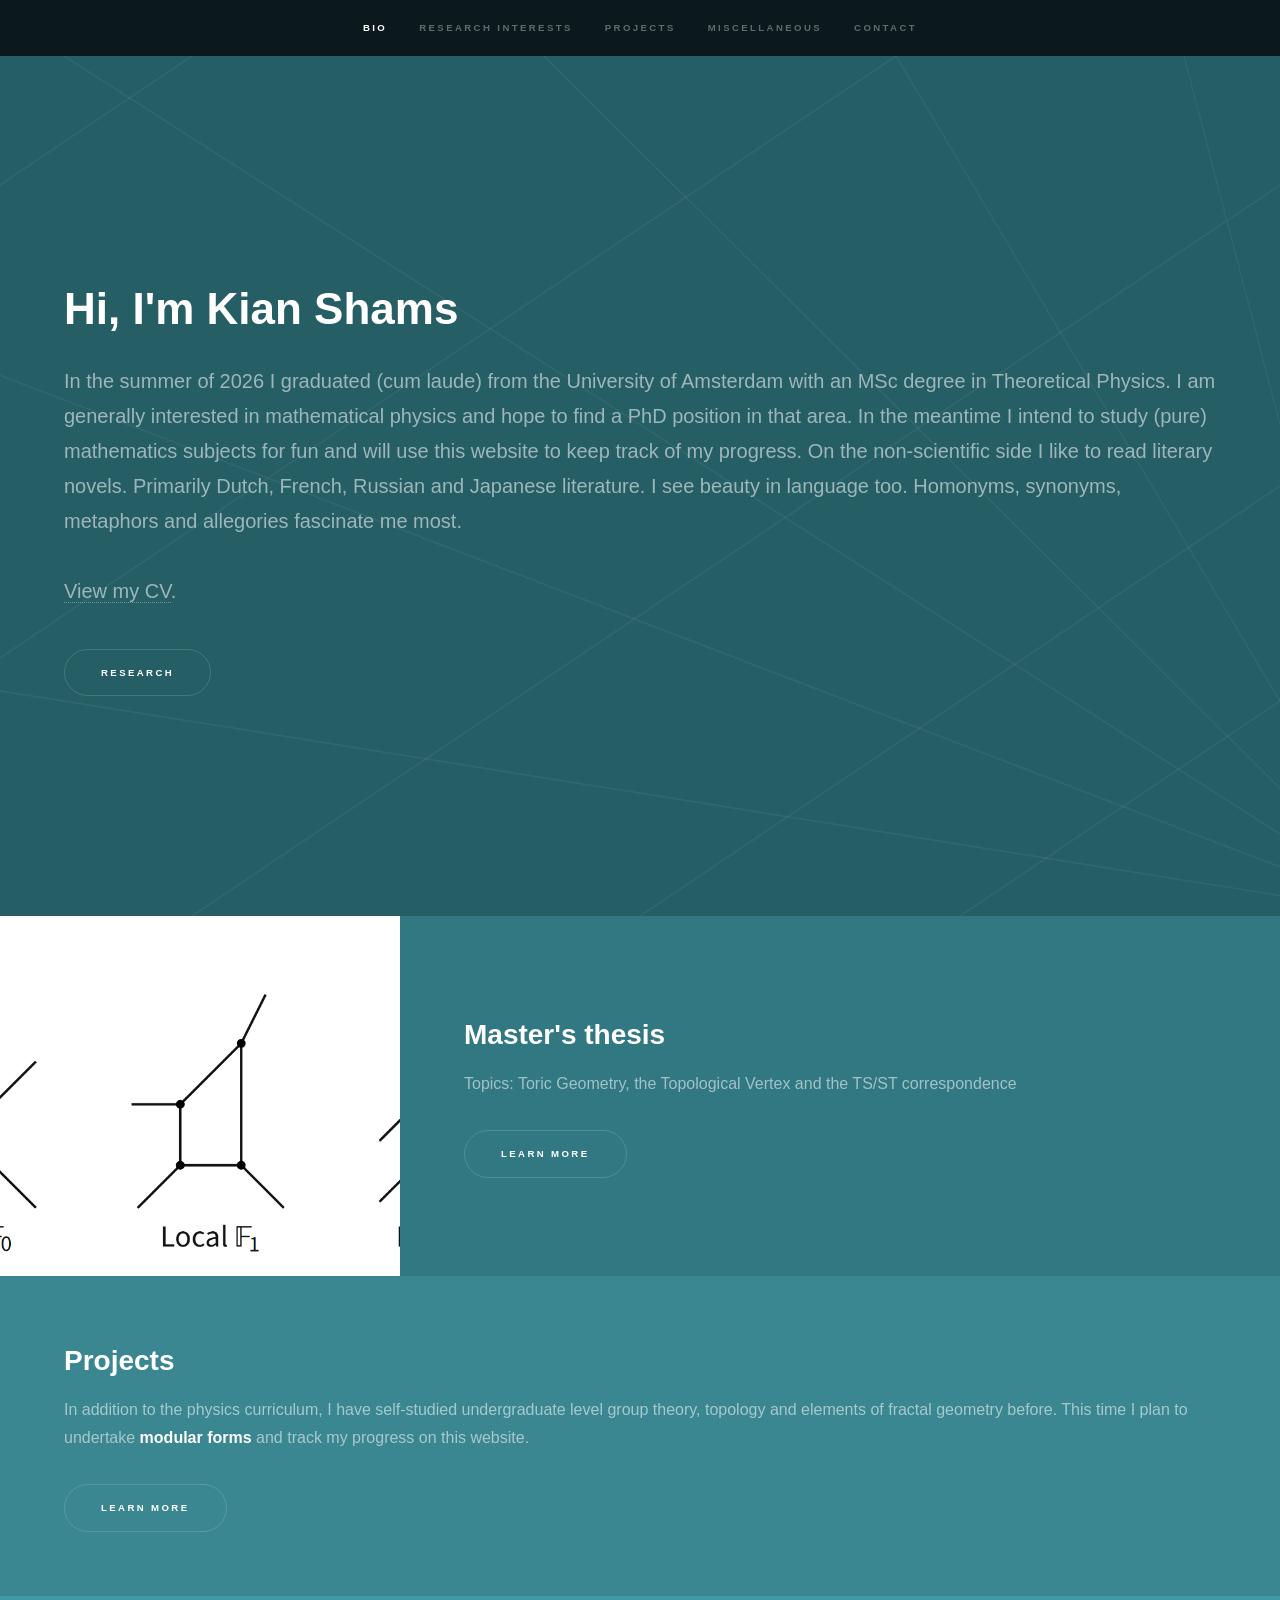
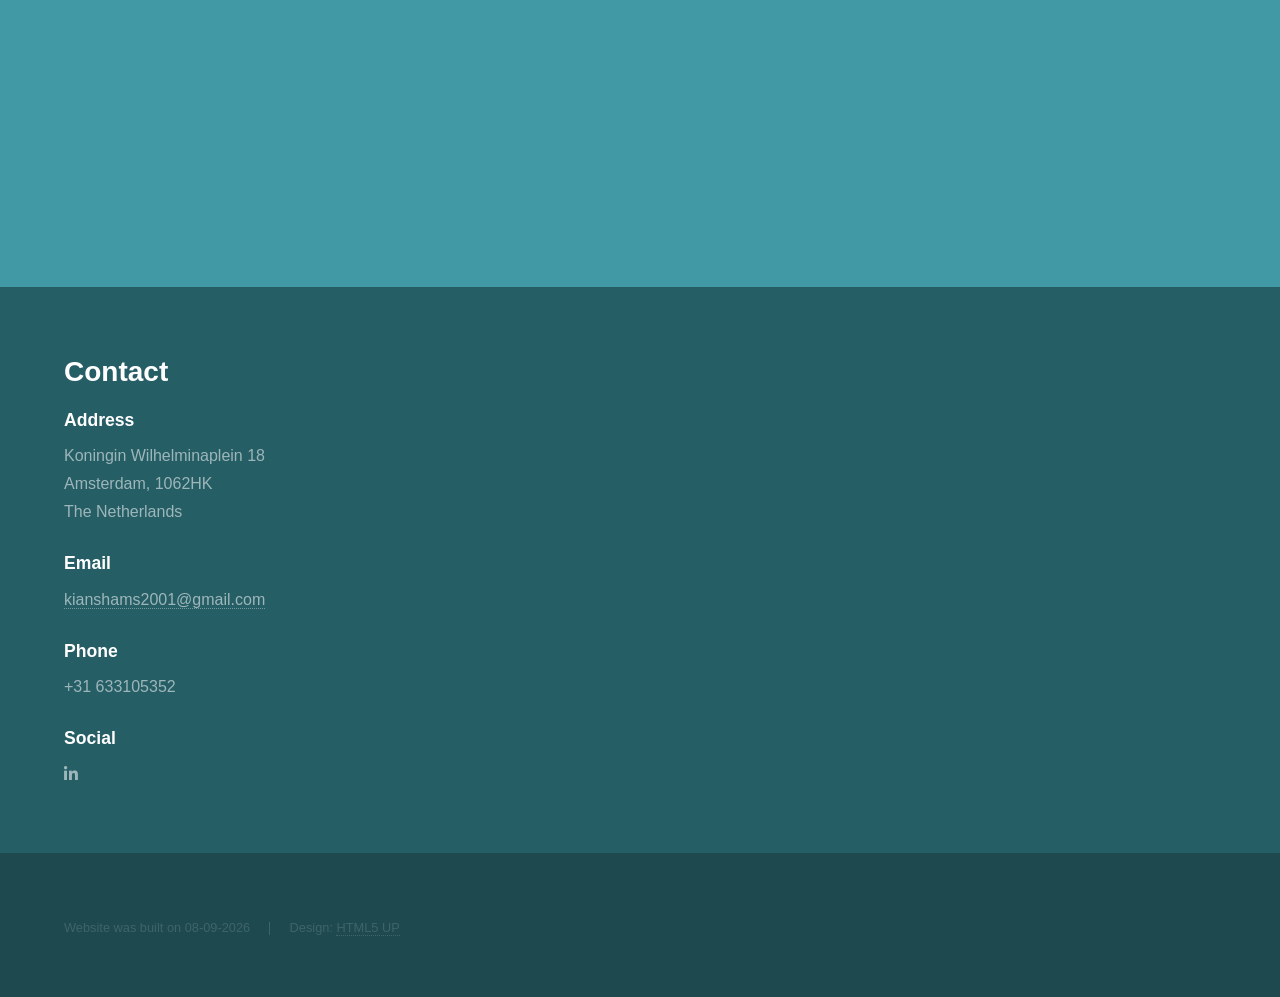
==== index.html @ f6530eba "Enhance personal introduction in index.html Updated the introduction section to include additional p" ====
<!DOCTYPE HTML>
<!--
	Hyperspace by HTML5 UP
	html5up.net | @ajlkn
	Free for personal and commercial use under the CCA 3.0 license (html5up.net/license)
-->
<html>
	<head>
		<title>Hi, I'm Kian Shams</title>
		<meta charset="utf-8" />
		<meta name="viewport" content="width=device-width, initial-scale=1, user-scalable=no" />
		<link rel="stylesheet" href="assets/css/main.css" />
		<noscript><link rel="stylesheet" href="assets/css/noscript.css" /></noscript>
	</head>
	<body class="is-preload">

		<!-- Sidebar -->
			<section id="sidebar">
				<div class="inner">
					<nav>
						<ul>
							<li><a href="#intro">Bio</a></li>
							<li><a href="#one">Research interests</a></li>
							<li><a href="#two">Projects</a></li>
							<li><a href="#three">Miscellaneous</a></li>
							<li><a href="#four">Contact</a></li>
						</ul>
					</nav>
				</div>
			</section>

		<!-- Wrapper -->
			<div id="wrapper">

				<!-- Intro -->
					<section id="intro" class="wrapper style1 fullscreen fade-up">
						<div class="inner">
							<h1>Hi, I'm Kian Shams</h1>
							<p>In the summer of 2026 I graduated (cum laude) from the University of Amsterdam with an MSc degree in Theoretical Physics. I am generally interested in mathematical physics and hope to find a PhD position in that area.
							In the meantime I intend to study (pure) mathematics subjects for fun and will use this website to keep track of my progress. On the non-scientific side I like to read literary novels. Primarily Dutch, French, Russian and Japanese
								literature. I see beauty in language too. Homonyms, synonyms, metaphors and allegories fascinate me most. <br><br>
							<a href="pdfs/Kian_Shams_CV.pdf" target="_blank" rel="noopener noreferrer">View my CV</a>.</p>
							
							<ul class="actions">
								<li><a href="#one" class="button scrolly">Research</a></li>
							</ul>
						</div>
					</section>

				<!-- One --> 
					<section id="one" class="wrapper style2 spotlights">
						<section>
							
							<a href="#" class="image"><img src="images/geometries.png" alt="" data-position="top center" /></a>
							<div class="content">
								<div class="inner">
									<h2>Master's thesis</h2>
									<p>Topics: Toric Geometry, the Topological Vertex and the TS/ST correspondence</p>
									<ul class="actions">
										<li><a href="thesis.html" class="button">Learn more</a></li>
									</ul>
								</div>
							</div>
						</section>
					</section>

				<!-- Two -->
					<section id="two" class="wrapper style3 fade-up">
						<div class="inner">
							<h2>Projects</h2>
							<p>In addition to the physics curriculum, I have self-studied undergraduate level group theory, topology and elements of fractal geometry before. This time I plan to undertake <strong>modular forms</strong> and track my progress on this website.</p>
							<ul class="actions">
								<li><a href="projects.html" class="button">Learn more</a></li>
							</ul>
						</div>
					</section>
				<!-- Three -->
					<section id="three" class="wrapper style4 fade-up">
						<div class="inner">
							<h2>Miscellaneous</h2>
							<p>Quotes and Words</p>
							<ul class="actions">
								<li><a href="misc.html" class="button">Learn more</a></li>
							</ul>
						</div>
					</section>
				
				<!-- Four -->
					<section id="four" class="wrapper style1 fade-up">
						<div class="inner">
							<h2>Contact</h2>
								<section>
									<ul class="contact">
										<li>
											<h3>Address</h3>
											<span>Koningin Wilhelminaplein 18<br />
											Amsterdam, 1062HK<br />
											The Netherlands</span>
										</li>
										<li>
											<h3>Email</h3>
											<a href="#">kianshams2001@gmail.com</a>
										</li>
										<li>
											<h3>Phone</h3>
											<span>+31 633105352</span>
										</li>
										<li>
											<h3>Social</h3>
											<ul class="icons">
												<li><a href="https://www.linkedin.com/in/kian-shams-468809249/" target="_blank" rel="noopener noreferrer" class="icon brands fa-linkedin-in"><span class="label">LinkedIn</span></a></li>
											</ul>
										</li>
									</ul>
								</section>
							</div>
						</div>
					</section>

			</div>

		<!-- Footer -->
			<footer id="footer" class="wrapper style1-alt">
				<div class="inner">
					<ul class="menu">
						<li>Website was built on 08-09-2026</li><li>Design: <a href="http://html5up.net" target="_blank" rel="noopener noreferrer">HTML5 UP</a></li>
					</ul>
				</div>
			</footer>

		<!-- Scripts -->
			<script src="assets/js/jquery.min.js"></script>
			<script src="assets/js/jquery.scrollex.min.js"></script>
			<script src="assets/js/jquery.scrolly.min.js"></script>
			<script src="assets/js/browser.min.js"></script>
			<script src="assets/js/breakpoints.min.js"></script>
			<script src="assets/js/util.js"></script>
			<script src="assets/js/main.js"></script>

	</body>
</html>
---- assets/css/main.css ----
@import url(fontawesome-all.min.css);

/*
	Hyperspace by HTML5 UP
	html5up.net | @ajlkn
	Free for personal and commercial use under the CCA 3.0 license (html5up.net/license)
*/

html, body, div, span, applet, object,
iframe, h1, h2, h3, h4, h5, h6, p, blockquote,
pre, a, abbr, acronym, address, big, cite,
code, del, dfn, em, img, ins, kbd, q, s, samp,
small, strike, strong, sub, sup, tt, var, b,
u, i, center, dl, dt, dd, ol, ul, li, fieldset,
form, label, legend, table, caption, tbody,
tfoot, thead, tr, th, td, article, aside,
canvas, details, embed, figure, figcaption,
footer, header, hgroup, menu, nav, output, ruby,
section, summary, time, mark, audio, video {
	margin: 0;
	padding: 0;
	border: 0;
	font-size: 100%;
	font: inherit;
	vertical-align: baseline;}

article, aside, details, figcaption, figure,
footer, header, hgroup, menu, nav, section {
	display: block;}

body {
	line-height: 1;
}

ol, ul {
	list-style: none;
}

blockquote, q {
	quotes: none;
}

	blockquote:before, blockquote:after, q:before, q:after {
		content: '';
		content: none;
	}

table {
	border-collapse: collapse;
	border-spacing: 0;
}

body {
	-webkit-text-size-adjust: none;
}

mark {
	background-color: transparent;
	color: inherit;
}

input::-moz-focus-inner {
	border: 0;
	padding: 0;
}

input, select, textarea {
	-moz-appearance: none;
	-webkit-appearance: none;
	-ms-appearance: none;
	appearance: none;
}

/* Basic */

	@-ms-viewport {
		width: device-width;
	}

	body {
		-ms-overflow-style: scrollbar;
	}

	@media screen and (max-width: 480px) {

		html, body {
			min-width: 320px;
		}

	}

	html {
		box-sizing: border-box;
	}

	*, *:before, *:after {
		box-sizing: inherit;
	}

	body {
		background: #0b191c;
	}

		body.is-preload *, body.is-preload *:before, body.is-preload *:after {
			-moz-animation: none !important;
			-webkit-animation: none !important;
			-ms-animation: none !important;
			animation: none !important;
			-moz-transition: none !important;
			-webkit-transition: none !important;
			-ms-transition: none !important;
			transition: none !important;
		}

/* Type */

	body, input, select, textarea {
		color: rgba(255, 255, 255, 0.55);
		font-family: Arial, Helvetica, sans-serif;
		font-size: 16.5pt;
		font-weight: normal;
		line-height: 1.75;
	}

		@media screen and (max-width: 1680px) {

			body, input, select, textarea {
				font-size: 13pt;
			}

		}

		@media screen and (max-width: 1280px) {

			body, input, select, textarea {
				font-size: 12pt;
			}

		}

		@media screen and (max-width: 360px) {

			body, input, select, textarea {
				font-size: 11pt;
			}

		}

	a {
		-moz-transition: color 0.2s ease, border-bottom-color 0.2s ease;
		-webkit-transition: color 0.2s ease, border-bottom-color 0.2s ease;
		-ms-transition: color 0.2s ease, border-bottom-color 0.2s ease;
		transition: color 0.2s ease, border-bottom-color 0.2s ease;
		border-bottom: dotted 1px rgba(255, 255, 255, 0.35);
		color: inherit;
		text-decoration: none;
	}

		a:hover {
			border-bottom-color: transparent;
			color: #ffffff;
		}

	strong, b {
		color: #ffffff;
		font-weight: bold;
	}

	em, i {
		font-style: italic;
	}

	p {
		margin: 0 0 2em 0;
	}

	h1, h2, h3, h4, h5, h6 {
		color: #ffffff;
		font-weight: bold;
		line-height: 1.5;
		margin: 0 0 0.5em 0;
	}

		h1 a, h2 a, h3 a, h4 a, h5 a, h6 a {
			color: inherit;
			text-decoration: none;
		}

	h1 {
		font-size: 2.75em;
	}

		h1.major {
			margin: 0 0 1.3em 0;
			position: relative;
			padding-bottom: 0.35em;
		}

			h1.major:after {
				background-image: -moz-linear-gradient(to right, #5e42a6, #b74e91);
				background-image: -webkit-linear-gradient(to right, #5e42a6, #b74e91);
				background-image: -ms-linear-gradient(to right, #5e42a6, #b74e91);
				background-image: linear-gradient(to right, #5e42a6, #b74e91);
				-moz-transition: max-width 0.2s ease;
				-webkit-transition: max-width 0.2s ease;
				-ms-transition: max-width 0.2s ease;
				transition: max-width 0.2s ease;
				border-radius: 0.2em;
				bottom: 0;
				content: '';
				height: 0.05em;
				position: absolute;
				right: 0;
				width: 100%;
			}

	h2 {
		font-size: 1.75em;
	}

	h3 {
		font-size: 1.1em;
	}

	h4 {
		font-size: 1em;
	}

	h5 {
		font-size: 0.8em;
	}

	h6 {
		font-size: 0.6em;
	}

	@media screen and (max-width: 736px) {

		h1 {
			font-size: 2em;
		}

		h2 {
			font-size: 1.25em;
		}

		h3 {
			font-size: 1em;
		}

		h4 {
			font-size: 0.8em;
		}

		h5 {
			font-size: 0.6em;
		}

		h6 {
			font-size: 0.6em;
		}

	}

	sub {
		font-size: 0.8em;
		position: relative;
		top: 0.5em;
	}

	sup {
		font-size: 0.8em;
		position: relative;
		top: -0.5em;
	}

	blockquote {
		border-left: solid 4px rgba(255, 255, 255, 0.15);
		font-style: italic;
		margin: 0 0 2em 0;
		padding: 0.5em 0 0.5em 2em;
	}

	code {
		background: rgba(255, 255, 255, 0.05);
		border-radius: 0.25em;
		border: solid 1px rgba(255, 255, 255, 0.15);
		font-family: "Courier New", monospace;
		font-size: 0.9em;
		margin: 0 0.25em;
		padding: 0.25em 0.65em;
	}

	pre {
		-webkit-overflow-scrolling: touch;
		font-family: "Courier New", monospace;
		font-size: 0.9em;
		margin: 0 0 2em 0;
	}

		pre code {
			display: block;
			line-height: 1.75em;
			padding: 1em 1.5em;
			overflow-x: auto;
		}

	hr {
		border: 0;
		border-bottom: solid 1px rgba(255, 255, 255, 0.15);
		margin: 2em 0;
	}

		hr.major {
			margin: 3em 0;
		}

	.align-left {
		text-align: left;
	}

	.align-center {
		text-align: center;
	}

	.align-right {
		text-align: right;
	}

/* Row */

	.row {
		display: flex;
		flex-wrap: wrap;
		box-sizing: border-box;
		align-items: stretch;
	}

		.row > * {
			box-sizing: border-box;
		}

		.row.gtr-uniform > * > :last-child {
			margin-bottom: 0;
		}

		.row.aln-left {
			justify-content: flex-start;
		}

		.row.aln-center {
			justify-content: center;
		}

		.row.aln-right {
			justify-content: flex-end;
		}

		.row.aln-top {
			align-items: flex-start;
		}

		.row.aln-middle {
			align-items: center;
		}

		.row.aln-bottom {
			align-items: flex-end;
		}

		.row > .imp {
			order: -1;
		}

		.row > .col-1 {
			width: 8.33333%;
		}

		.row > .off-1 {
			margin-left: 8.33333%;
		}

		.row > .col-2 {
			width: 16.66667%;
		}

		.row > .off-2 {
			margin-left: 16.66667%;
		}

		.row > .col-3 {
			width: 25%;
		}

		.row > .off-3 {
			margin-left: 25%;
		}

		.row > .col-4 {
			width: 33.33333%;
		}

		.row > .off-4 {
			margin-left: 33.33333%;
		}

		.row > .col-5 {
			width: 41.66667%;
		}

		.row > .off-5 {
			margin-left: 41.66667%;
		}

		.row > .col-6 {
			width: 50%;
		}

		.row > .off-6 {
			margin-left: 50%;
		}

		.row > .col-7 {
			width: 58.33333%;
		}

		.row > .off-7 {
			margin-left: 58.33333%;
		}

		.row > .col-8 {
			width: 66.66667%;
		}

		.row > .off-8 {
			margin-left: 66.66667%;
		}

		.row > .col-9 {
			width: 75%;
		}

		.row > .off-9 {
			margin-left: 75%;
		}

		.row > .col-10 {
			width: 83.33333%;
		}

		.row > .off-10 {
			margin-left: 83.33333%;
		}

		.row > .col-11 {
			width: 91.66667%;
		}

		.row > .off-11 {
			margin-left: 91.66667%;
		}

		.row > .col-12 {
			width: 100%;
		}

		.row > .off-12 {
			margin-left: 100%;
		}

		.row.gtr-0 {
			margin-top: 0;
			margin-left: 0em;
		}

			.row.gtr-0 > * {
				padding: 0 0 0 0em;
			}

			.row.gtr-0.gtr-uniform {
				margin-top: 0em;
			}

				.row.gtr-0.gtr-uniform > * {
					padding-top: 0em;
				}

		.row.gtr-25 {
			margin-top: 0;
			margin-left: -0.375em;
		}

			.row.gtr-25 > * {
				padding: 0 0 0 0.375em;
			}

			.row.gtr-25.gtr-uniform {
				margin-top: -0.375em;
			}

				.row.gtr-25.gtr-uniform > * {
					padding-top: 0.375em;
				}

		.row.gtr-50 {
			margin-top: 0;
			margin-left: -0.75em;
		}

			.row.gtr-50 > * {
				padding: 0 0 0 0.75em;
			}

			.row.gtr-50.gtr-uniform {
				margin-top: -0.75em;
			}

				.row.gtr-50.gtr-uniform > * {
					padding-top: 0.75em;
				}

		.row {
			margin-top: 0;
			margin-left: -1.5em;
		}

			.row > * {
				padding: 0 0 0 1.5em;
			}

			.row.gtr-uniform {
				margin-top: -1.5em;
			}

				.row.gtr-uniform > * {
					padding-top: 1.5em;
				}

		.row.gtr-150 {
			margin-top: 0;
			margin-left: -2.25em;
		}

			.row.gtr-150 > * {
				padding: 0 0 0 2.25em;
			}

			.row.gtr-150.gtr-uniform {
				margin-top: -2.25em;
			}

				.row.gtr-150.gtr-uniform > * {
					padding-top: 2.25em;
				}

		.row.gtr-200 {
			margin-top: 0;
			margin-left: -3em;
		}

			.row.gtr-200 > * {
				padding: 0 0 0 3em;
			}

			.row.gtr-200.gtr-uniform {
				margin-top: -3em;
			}

				.row.gtr-200.gtr-uniform > * {
					padding-top: 3em;
				}

		@media screen and (max-width: 1680px) {

			.row {
				display: flex;
				flex-wrap: wrap;
				box-sizing: border-box;
				align-items: stretch;
			}

				.row > * {
					box-sizing: border-box;
				}

				.row.gtr-uniform > * > :last-child {
					margin-bottom: 0;
				}

				.row.aln-left {
					justify-content: flex-start;
				}

				.row.aln-center {
					justify-content: center;
				}

				.row.aln-right {
					justify-content: flex-end;
				}

				.row.aln-top {
					align-items: flex-start;
				}

				.row.aln-middle {
					align-items: center;
				}

				.row.aln-bottom {
					align-items: flex-end;
				}

				.row > .imp-xlarge {
					order: -1;
				}

				.row > .col-1-xlarge {
					width: 8.33333%;
				}

				.row > .off-1-xlarge {
					margin-left: 8.33333%;
				}

				.row > .col-2-xlarge {
					width: 16.66667%;
				}

				.row > .off-2-xlarge {
					margin-left: 16.66667%;
				}

				.row > .col-3-xlarge {
					width: 25%;
				}

				.row > .off-3-xlarge {
					margin-left: 25%;
				}

				.row > .col-4-xlarge {
					width: 33.33333%;
				}

				.row > .off-4-xlarge {
					margin-left: 33.33333%;
				}

				.row > .col-5-xlarge {
					width: 41.66667%;
				}

				.row > .off-5-xlarge {
					margin-left: 41.66667%;
				}

				.row > .col-6-xlarge {
					width: 50%;
				}

				.row > .off-6-xlarge {
					margin-left: 50%;
				}

				.row > .col-7-xlarge {
					width: 58.33333%;
				}

				.row > .off-7-xlarge {
					margin-left: 58.33333%;
				}

				.row > .col-8-xlarge {
					width: 66.66667%;
				}

				.row > .off-8-xlarge {
					margin-left: 66.66667%;
				}

				.row > .col-9-xlarge {
					width: 75%;
				}

				.row > .off-9-xlarge {
					margin-left: 75%;
				}

				.row > .col-10-xlarge {
					width: 83.33333%;
				}

				.row > .off-10-xlarge {
					margin-left: 83.33333%;
				}

				.row > .col-11-xlarge {
					width: 91.66667%;
				}

				.row > .off-11-xlarge {
					margin-left: 91.66667%;
				}

				.row > .col-12-xlarge {
					width: 100%;
				}

				.row > .off-12-xlarge {
					margin-left: 100%;
				}

				.row.gtr-0 {
					margin-top: 0;
					margin-left: 0em;
				}

					.row.gtr-0 > * {
						padding: 0 0 0 0em;
					}

					.row.gtr-0.gtr-uniform {
						margin-top: 0em;
					}

						.row.gtr-0.gtr-uniform > * {
							padding-top: 0em;
						}

				.row.gtr-25 {
					margin-top: 0;
					margin-left: -0.375em;
				}

					.row.gtr-25 > * {
						padding: 0 0 0 0.375em;
					}

					.row.gtr-25.gtr-uniform {
						margin-top: -0.375em;
					}

						.row.gtr-25.gtr-uniform > * {
							padding-top: 0.375em;
						}

				.row.gtr-50 {
					margin-top: 0;
					margin-left: -0.75em;
				}

					.row.gtr-50 > * {
						padding: 0 0 0 0.75em;
					}

					.row.gtr-50.gtr-uniform {
						margin-top: -0.75em;
					}

						.row.gtr-50.gtr-uniform > * {
							padding-top: 0.75em;
						}

				.row {
					margin-top: 0;
					margin-left: -1.5em;
				}

					.row > * {
						padding: 0 0 0 1.5em;
					}

					.row.gtr-uniform {
						margin-top: -1.5em;
					}

						.row.gtr-uniform > * {
							padding-top: 1.5em;
						}

				.row.gtr-150 {
					margin-top: 0;
					margin-left: -2.25em;
				}

					.row.gtr-150 > * {
						padding: 0 0 0 2.25em;
					}

					.row.gtr-150.gtr-uniform {
						margin-top: -2.25em;
					}

						.row.gtr-150.gtr-uniform > * {
							padding-top: 2.25em;
						}

				.row.gtr-200 {
					margin-top: 0;
					margin-left: -3em;
				}

					.row.gtr-200 > * {
						padding: 0 0 0 3em;
					}

					.row.gtr-200.gtr-uniform {
						margin-top: -3em;
					}

						.row.gtr-200.gtr-uniform > * {
							padding-top: 3em;
						}

		}

		@media screen and (max-width: 1280px) {

			.row {
				display: flex;
				flex-wrap: wrap;
				box-sizing: border-box;
				align-items: stretch;
			}

				.row > * {
					box-sizing: border-box;
				}

				.row.gtr-uniform > * > :last-child {
					margin-bottom: 0;
				}

				.row.aln-left {
					justify-content: flex-start;
				}

				.row.aln-center {
					justify-content: center;
				}

				.row.aln-right {
					justify-content: flex-end;
				}

				.row.aln-top {
					align-items: flex-start;
				}

				.row.aln-middle {
					align-items: center;
				}

				.row.aln-bottom {
					align-items: flex-end;
				}

				.row > .imp-large {
					order: -1;
				}

				.row > .col-1-large {
					width: 8.33333%;
				}

				.row > .off-1-large {
					margin-left: 8.33333%;
				}

				.row > .col-2-large {
					width: 16.66667%;
				}

				.row > .off-2-large {
					margin-left: 16.66667%;
				}

				.row > .col-3-large {
					width: 25%;
				}

				.row > .off-3-large {
					margin-left: 25%;
				}

				.row > .col-4-large {
					width: 33.33333%;
				}

				.row > .off-4-large {
					margin-left: 33.33333%;
				}

				.row > .col-5-large {
					width: 41.66667%;
				}

				.row > .off-5-large {
					margin-left: 41.66667%;
				}

				.row > .col-6-large {
					width: 50%;
				}

				.row > .off-6-large {
					margin-left: 50%;
				}

				.row > .col-7-large {
					width: 58.33333%;
				}

				.row > .off-7-large {
					margin-left: 58.33333%;
				}

				.row > .col-8-large {
					width: 66.66667%;
				}

				.row > .off-8-large {
					margin-left: 66.66667%;
				}

				.row > .col-9-large {
					width: 75%;
				}

				.row > .off-9-large {
					margin-left: 75%;
				}

				.row > .col-10-large {
					width: 83.33333%;
				}

				.row > .off-10-large {
					margin-left: 83.33333%;
				}

				.row > .col-11-large {
					width: 91.66667%;
				}

				.row > .off-11-large {
					margin-left: 91.66667%;
				}

				.row > .col-12-large {
					width: 100%;
				}

				.row > .off-12-large {
					margin-left: 100%;
				}

				.row.gtr-0 {
					margin-top: 0;
					margin-left: 0em;
				}

					.row.gtr-0 > * {
						padding: 0 0 0 0em;
					}

					.row.gtr-0.gtr-uniform {
						margin-top: 0em;
					}

						.row.gtr-0.gtr-uniform > * {
							padding-top: 0em;
						}

				.row.gtr-25 {
					margin-top: 0;
					margin-left: -0.375em;
				}

					.row.gtr-25 > * {
						padding: 0 0 0 0.375em;
					}

					.row.gtr-25.gtr-uniform {
						margin-top: -0.375em;
					}

						.row.gtr-25.gtr-uniform > * {
							padding-top: 0.375em;
						}

				.row.gtr-50 {
					margin-top: 0;
					margin-left: -0.75em;
				}

					.row.gtr-50 > * {
						padding: 0 0 0 0.75em;
					}

					.row.gtr-50.gtr-uniform {
						margin-top: -0.75em;
					}

						.row.gtr-50.gtr-uniform > * {
							padding-top: 0.75em;
						}

				.row {
					margin-top: 0;
					margin-left: -1.5em;
				}

					.row > * {
						padding: 0 0 0 1.5em;
					}

					.row.gtr-uniform {
						margin-top: -1.5em;
					}

						.row.gtr-uniform > * {
							padding-top: 1.5em;
						}

				.row.gtr-150 {
					margin-top: 0;
					margin-left: -2.25em;
				}

					.row.gtr-150 > * {
						padding: 0 0 0 2.25em;
					}

					.row.gtr-150.gtr-uniform {
						margin-top: -2.25em;
					}

						.row.gtr-150.gtr-uniform > * {
							padding-top: 2.25em;
						}

				.row.gtr-200 {
					margin-top: 0;
					margin-left: -3em;
				}

					.row.gtr-200 > * {
						padding: 0 0 0 3em;
					}

					.row.gtr-200.gtr-uniform {
						margin-top: -3em;
					}

						.row.gtr-200.gtr-uniform > * {
							padding-top: 3em;
						}

		}

		@media screen and (max-width: 980px) {

			.row {
				display: flex;
				flex-wrap: wrap;
				box-sizing: border-box;
				align-items: stretch;
			}

				.row > * {
					box-sizing: border-box;
				}

				.row.gtr-uniform > * > :last-child {
					margin-bottom: 0;
				}

				.row.aln-left {
					justify-content: flex-start;
				}

				.row.aln-center {
					justify-content: center;
				}

				.row.aln-right {
					justify-content: flex-end;
				}

				.row.aln-top {
					align-items: flex-start;
				}

				.row.aln-middle {
					align-items: center;
				}

				.row.aln-bottom {
					align-items: flex-end;
				}

				.row > .imp-medium {
					order: -1;
				}

				.row > .col-1-medium {
					width: 8.33333%;
				}

				.row > .off-1-medium {
					margin-left: 8.33333%;
				}

				.row > .col-2-medium {
					width: 16.66667%;
				}

				.row > .off-2-medium {
					margin-left: 16.66667%;
				}

				.row > .col-3-medium {
					width: 25%;
				}

				.row > .off-3-medium {
					margin-left: 25%;
				}

				.row > .col-4-medium {
					width: 33.33333%;
				}

				.row > .off-4-medium {
					margin-left: 33.33333%;
				}

				.row > .col-5-medium {
					width: 41.66667%;
				}

				.row > .off-5-medium {
					margin-left: 41.66667%;
				}

				.row > .col-6-medium {
					width: 50%;
				}

				.row > .off-6-medium {
					margin-left: 50%;
				}

				.row > .col-7-medium {
					width: 58.33333%;
				}

				.row > .off-7-medium {
					margin-left: 58.33333%;
				}

				.row > .col-8-medium {
					width: 66.66667%;
				}

				.row > .off-8-medium {
					margin-left: 66.66667%;
				}

				.row > .col-9-medium {
					width: 75%;
				}

				.row > .off-9-medium {
					margin-left: 75%;
				}

				.row > .col-10-medium {
					width: 83.33333%;
				}

				.row > .off-10-medium {
					margin-left: 83.33333%;
				}

				.row > .col-11-medium {
					width: 91.66667%;
				}

				.row > .off-11-medium {
					margin-left: 91.66667%;
				}

				.row > .col-12-medium {
					width: 100%;
				}

				.row > .off-12-medium {
					margin-left: 100%;
				}

				.row.gtr-0 {
					margin-top: 0;
					margin-left: 0em;
				}

					.row.gtr-0 > * {
						padding: 0 0 0 0em;
					}

					.row.gtr-0.gtr-uniform {
						margin-top: 0em;
					}

						.row.gtr-0.gtr-uniform > * {
							padding-top: 0em;
						}

				.row.gtr-25 {
					margin-top: 0;
					margin-left: -0.375em;
				}

					.row.gtr-25 > * {
						padding: 0 0 0 0.375em;
					}

					.row.gtr-25.gtr-uniform {
						margin-top: -0.375em;
					}

						.row.gtr-25.gtr-uniform > * {
							padding-top: 0.375em;
						}

				.row.gtr-50 {
					margin-top: 0;
					margin-left: -0.75em;
				}

					.row.gtr-50 > * {
						padding: 0 0 0 0.75em;
					}

					.row.gtr-50.gtr-uniform {
						margin-top: -0.75em;
					}

						.row.gtr-50.gtr-uniform > * {
							padding-top: 0.75em;
						}

				.row {
					margin-top: 0;
					margin-left: -1.5em;
				}

					.row > * {
						padding: 0 0 0 1.5em;
					}

					.row.gtr-uniform {
						margin-top: -1.5em;
					}

						.row.gtr-uniform > * {
							padding-top: 1.5em;
						}

				.row.gtr-150 {
					margin-top: 0;
					margin-left: -2.25em;
				}

					.row.gtr-150 > * {
						padding: 0 0 0 2.25em;
					}

					.row.gtr-150.gtr-uniform {
						margin-top: -2.25em;
					}

						.row.gtr-150.gtr-uniform > * {
							padding-top: 2.25em;
						}

				.row.gtr-200 {
					margin-top: 0;
					margin-left: -3em;
				}

					.row.gtr-200 > * {
						padding: 0 0 0 3em;
					}

					.row.gtr-200.gtr-uniform {
						margin-top: -3em;
					}

						.row.gtr-200.gtr-uniform > * {
							padding-top: 3em;
						}

		}

		@media screen and (max-width: 736px) {

			.row {
				display: flex;
				flex-wrap: wrap;
				box-sizing: border-box;
				align-items: stretch;
			}

				.row > * {
					box-sizing: border-box;
				}

				.row.gtr-uniform > * > :last-child {
					margin-bottom: 0;
				}

				.row.aln-left {
					justify-content: flex-start;
				}

				.row.aln-center {
					justify-content: center;
				}

				.row.aln-right {
					justify-content: flex-end;
				}

				.row.aln-top {
					align-items: flex-start;
				}

				.row.aln-middle {
					align-items: center;
				}

				.row.aln-bottom {
					align-items: flex-end;
				}

				.row > .imp-small {
					order: -1;
				}

				.row > .col-1-small {
					width: 8.33333%;
				}

				.row > .off-1-small {
					margin-left: 8.33333%;
				}

				.row > .col-2-small {
					width: 16.66667%;
				}

				.row > .off-2-small {
					margin-left: 16.66667%;
				}

				.row > .col-3-small {
					width: 25%;
				}

				.row > .off-3-small {
					margin-left: 25%;
				}

				.row > .col-4-small {
					width: 33.33333%;
				}

				.row > .off-4-small {
					margin-left: 33.33333%;
				}

				.row > .col-5-small {
					width: 41.66667%;
				}

				.row > .off-5-small {
					margin-left: 41.66667%;
				}

				.row > .col-6-small {
					width: 50%;
				}

				.row > .off-6-small {
					margin-left: 50%;
				}

				.row > .col-7-small {
					width: 58.33333%;
				}

				.row > .off-7-small {
					margin-left: 58.33333%;
				}

				.row > .col-8-small {
					width: 66.66667%;
				}

				.row > .off-8-small {
					margin-left: 66.66667%;
				}

				.row > .col-9-small {
					width: 75%;
				}

				.row > .off-9-small {
					margin-left: 75%;
				}

				.row > .col-10-small {
					width: 83.33333%;
				}

				.row > .off-10-small {
					margin-left: 83.33333%;
				}

				.row > .col-11-small {
					width: 91.66667%;
				}

				.row > .off-11-small {
					margin-left: 91.66667%;
				}

				.row > .col-12-small {
					width: 100%;
				}

				.row > .off-12-small {
					margin-left: 100%;
				}

				.row.gtr-0 {
					margin-top: 0;
					margin-left: 0em;
				}

					.row.gtr-0 > * {
						padding: 0 0 0 0em;
					}

					.row.gtr-0.gtr-uniform {
						margin-top: 0em;
					}

						.row.gtr-0.gtr-uniform > * {
							padding-top: 0em;
						}

				.row.gtr-25 {
					margin-top: 0;
					margin-left: -0.375em;
				}

					.row.gtr-25 > * {
						padding: 0 0 0 0.375em;
					}

					.row.gtr-25.gtr-uniform {
						margin-top: -0.375em;
					}

						.row.gtr-25.gtr-uniform > * {
							padding-top: 0.375em;
						}

				.row.gtr-50 {
					margin-top: 0;
					margin-left: -0.75em;
				}

					.row.gtr-50 > * {
						padding: 0 0 0 0.75em;
					}

					.row.gtr-50.gtr-uniform {
						margin-top: -0.75em;
					}

						.row.gtr-50.gtr-uniform > * {
							padding-top: 0.75em;
						}

				.row {
					margin-top: 0;
					margin-left: -1.5em;
				}

					.row > * {
						padding: 0 0 0 1.5em;
					}

					.row.gtr-uniform {
						margin-top: -1.5em;
					}

						.row.gtr-uniform > * {
							padding-top: 1.5em;
						}

				.row.gtr-150 {
					margin-top: 0;
					margin-left: -2.25em;
				}

					.row.gtr-150 > * {
						padding: 0 0 0 2.25em;
					}

					.row.gtr-150.gtr-uniform {
						margin-top: -2.25em;
					}

						.row.gtr-150.gtr-uniform > * {
							padding-top: 2.25em;
						}

				.row.gtr-200 {
					margin-top: 0;
					margin-left: -3em;
				}

					.row.gtr-200 > * {
						padding: 0 0 0 3em;
					}

					.row.gtr-200.gtr-uniform {
						margin-top: -3em;
					}

						.row.gtr-200.gtr-uniform > * {
							padding-top: 3em;
						}

		}

		@media screen and (max-width: 480px) {

			.row {
				display: flex;
				flex-wrap: wrap;
				box-sizing: border-box;
				align-items: stretch;
			}

				.row > * {
					box-sizing: border-box;
				}

				.row.gtr-uniform > * > :last-child {
					margin-bottom: 0;
				}

				.row.aln-left {
					justify-content: flex-start;
				}

				.row.aln-center {
					justify-content: center;
				}

				.row.aln-right {
					justify-content: flex-end;
				}

				.row.aln-top {
					align-items: flex-start;
				}

				.row.aln-middle {
					align-items: center;
				}

				.row.aln-bottom {
					align-items: flex-end;
				}

				.row > .imp-xsmall {
					order: -1;
				}

				.row > .col-1-xsmall {
					width: 8.33333%;
				}

				.row > .off-1-xsmall {
					margin-left: 8.33333%;
				}

				.row > .col-2-xsmall {
					width: 16.66667%;
				}

				.row > .off-2-xsmall {
					margin-left: 16.66667%;
				}

				.row > .col-3-xsmall {
					width: 25%;
				}

				.row > .off-3-xsmall {
					margin-left: 25%;
				}

				.row > .col-4-xsmall {
					width: 33.33333%;
				}

				.row > .off-4-xsmall {
					margin-left: 33.33333%;
				}

				.row > .col-5-xsmall {
					width: 41.66667%;
				}

				.row > .off-5-xsmall {
					margin-left: 41.66667%;
				}

				.row > .col-6-xsmall {
					width: 50%;
				}

				.row > .off-6-xsmall {
					margin-left: 50%;
				}

				.row > .col-7-xsmall {
					width: 58.33333%;
				}

				.row > .off-7-xsmall {
					margin-left: 58.33333%;
				}

				.row > .col-8-xsmall {
					width: 66.66667%;
				}

				.row > .off-8-xsmall {
					margin-left: 66.66667%;
				}

				.row > .col-9-xsmall {
					width: 75%;
				}

				.row > .off-9-xsmall {
					margin-left: 75%;
				}

				.row > .col-10-xsmall {
					width: 83.33333%;
				}

				.row > .off-10-xsmall {
					margin-left: 83.33333%;
				}

				.row > .col-11-xsmall {
					width: 91.66667%;
				}

				.row > .off-11-xsmall {
					margin-left: 91.66667%;
				}

				.row > .col-12-xsmall {
					width: 100%;
				}

				.row > .off-12-xsmall {
					margin-left: 100%;
				}

				.row.gtr-0 {
					margin-top: 0;
					margin-left: 0em;
				}

					.row.gtr-0 > * {
						padding: 0 0 0 0em;
					}

					.row.gtr-0.gtr-uniform {
						margin-top: 0em;
					}

						.row.gtr-0.gtr-uniform > * {
							padding-top: 0em;
						}

				.row.gtr-25 {
					margin-top: 0;
					margin-left: -0.375em;
				}

					.row.gtr-25 > * {
						padding: 0 0 0 0.375em;
					}

					.row.gtr-25.gtr-uniform {
						margin-top: -0.375em;
					}

						.row.gtr-25.gtr-uniform > * {
							padding-top: 0.375em;
						}

				.row.gtr-50 {
					margin-top: 0;
					margin-left: -0.75em;
				}

					.row.gtr-50 > * {
						padding: 0 0 0 0.75em;
					}

					.row.gtr-50.gtr-uniform {
						margin-top: -0.75em;
					}

						.row.gtr-50.gtr-uniform > * {
							padding-top: 0.75em;
						}

				.row {
					margin-top: 0;
					margin-left: -1.5em;
				}

					.row > * {
						padding: 0 0 0 1.5em;
					}

					.row.gtr-uniform {
						margin-top: -1.5em;
					}

						.row.gtr-uniform > * {
							padding-top: 1.5em;
						}

				.row.gtr-150 {
					margin-top: 0;
					margin-left: -2.25em;
				}

					.row.gtr-150 > * {
						padding: 0 0 0 2.25em;
					}

					.row.gtr-150.gtr-uniform {
						margin-top: -2.25em;
					}

						.row.gtr-150.gtr-uniform > * {
							padding-top: 2.25em;
						}

				.row.gtr-200 {
					margin-top: 0;
					margin-left: -3em;
				}

					.row.gtr-200 > * {
						padding: 0 0 0 3em;
					}

					.row.gtr-200.gtr-uniform {
						margin-top: -3em;
					}

						.row.gtr-200.gtr-uniform > * {
							padding-top: 3em;
						}

		}

/* Box */

	.box {
		border-radius: 0.25em;
		border: solid 1px rgba(255, 255, 255, 0.15);
		margin-bottom: 2em;
		padding: 1.5em;
	}

		.box > :last-child,
		.box > :last-child > :last-child,
		.box > :last-child > :last-child > :last-child {
			margin-bottom: 0;
		}

		.box.alt {
			border: 0;
			border-radius: 0;
			padding: 0;
		}

/* Button */

	input[type="submit"],
	input[type="reset"],
	input[type="button"],
	button,
	.button {
		-moz-appearance: none;
		-webkit-appearance: none;
		-ms-appearance: none;
		appearance: none;
		-moz-transition: border-color 0.2s ease;
		-webkit-transition: border-color 0.2s ease;
		-ms-transition: border-color 0.2s ease;
		transition: border-color 0.2s ease;
		background-color: transparent;
		border: solid 1px !important;
		border-color: rgba(255, 255, 255, 0.15) !important;
		border-radius: 3em;
		color: #ffffff !important;
		cursor: pointer;
		display: inline-block;
		font-size: 0.6em;
		font-weight: bold;
		height: calc(4.75em + 2px);
		letter-spacing: 0.25em;
		line-height: 4.75em;
		outline: 0;
		padding: 0 3.75em;
		position: relative;
		text-align: center;
		text-decoration: none;
		text-transform: uppercase;
		white-space: nowrap;
	}

		input[type="submit"]:after,
		input[type="reset"]:after,
		input[type="button"]:after,
		button:after,
		.button:after {
			-moz-transform: scale(0.25);
			-webkit-transform: scale(0.25);
			-ms-transform: scale(0.25);
			transform: scale(0.25);
			pointer-events: none;
			-moz-transition: opacity 0.2s ease, -moz-transform 0.2s ease;
			-webkit-transition: opacity 0.2s ease, -webkit-transform 0.2s ease;
			-ms-transition: opacity 0.2s ease, -ms-transform 0.2s ease;
			transition: opacity 0.2s ease, transform 0.2s ease;
			background: #ffffff;
			border-radius: 3em;
			content: '';
			height: 100%;
			left: 0;
			opacity: 0;
			position: absolute;
			top: 0;
			width: 100%;
		}

		input[type="submit"].icon:before,
		input[type="reset"].icon:before,
		input[type="button"].icon:before,
		button.icon:before,
		.button.icon:before {
			margin-right: 0.75em;
		}

		input[type="submit"].fit,
		input[type="reset"].fit,
		input[type="button"].fit,
		button.fit,
		.button.fit {
			width: 100%;
		}

		input[type="submit"].small,
		input[type="reset"].small,
		input[type="button"].small,
		button.small,
		.button.small {
			font-size: 0.4em;
		}

		input[type="submit"].large,
		input[type="reset"].large,
		input[type="button"].large,
		button.large,
		.button.large {
			font-size: 0.8em;
		}

		input[type="submit"].primary,
		input[type="reset"].primary,
		input[type="button"].primary,
		button.primary,
		.button.primary {
			background-color: #ffffff;
			color: #0b191c !important;
		}

			input[type="submit"].primary:after,
			input[type="reset"].primary:after,
			input[type="button"].primary:after,
			button.primary:after,
			.button.primary:after {
				display: none;
			}

		input[type="submit"].disabled, input[type="submit"]:disabled,
		input[type="reset"].disabled,
		input[type="reset"]:disabled,
		input[type="button"].disabled,
		input[type="button"]:disabled,
		button.disabled,
		button:disabled,
		.button.disabled,
		.button:disabled {
			cursor: default;
			opacity: 0.5;
			pointer-events: none;
		}

		input[type="submit"]:hover,
		input[type="reset"]:hover,
		input[type="button"]:hover,
		button:hover,
		.button:hover {
			border-color: rgba(255, 255, 255, 0.55) !important;
		}

			input[type="submit"]:hover:after,
			input[type="reset"]:hover:after,
			input[type="button"]:hover:after,
			button:hover:after,
			.button:hover:after {
				opacity: 0.05;
				-moz-transform: scale(1);
				-webkit-transform: scale(1);
				-ms-transform: scale(1);
				transform: scale(1);
			}

			input[type="submit"]:hover:active,
			input[type="reset"]:hover:active,
			input[type="button"]:hover:active,
			button:hover:active,
			.button:hover:active {
				border-color: #ffffff !important;
			}

				input[type="submit"]:hover:active:after,
				input[type="reset"]:hover:active:after,
				input[type="button"]:hover:active:after,
				button:hover:active:after,
				.button:hover:active:after {
					opacity: 0.1;
				}

/* Features */

	.features {
		display: -moz-flex;
		display: -webkit-flex;
		display: -ms-flex;
		display: flex;
		-moz-flex-wrap: wrap;
		-webkit-flex-wrap: wrap;
		-ms-flex-wrap: wrap;
		flex-wrap: wrap;
		border-radius: 0.25em;
		border: solid 1px rgba(255, 255, 255, 0.15);
		background: rgba(255, 255, 255, 0.05);
		margin: 0 0 2em 0;
	}

		.features section {
			padding: 3.5em 3em 1em 7em ;
			width: 50%;
			border-top: solid 1px rgba(255, 255, 255, 0.15);
			position: relative;
		}

			.features section:nth-child(-n + 2) {
				border-top-width: 0;
			}

			.features section:nth-child(2n) {
				border-left: solid 1px rgba(255, 255, 255, 0.15);
			}

			.features section .icon {
				-moz-transition: opacity 0.5s ease, -moz-transform 0.5s ease;
				-webkit-transition: opacity 0.5s ease, -webkit-transform 0.5s ease;
				-ms-transition: opacity 0.5s ease, -ms-transform 0.5s ease;
				transition: opacity 0.5s ease, transform 0.5s ease;
				-moz-transition-delay: 1s;
				-webkit-transition-delay: 1s;
				-ms-transition-delay: 1s;
				transition-delay: 1s;
				-moz-transform: scale(1);
				-webkit-transform: scale(1);
				-ms-transform: scale(1);
				transform: scale(1);
				position: absolute;
				left: 3em;
				top: 3em;
				opacity: 1;
			}

			.features section:nth-child(1) .icon {
				-moz-transition-delay: 0.15s;
				-webkit-transition-delay: 0.15s;
				-ms-transition-delay: 0.15s;
				transition-delay: 0.15s;
			}

			.features section:nth-child(2) .icon {
				-moz-transition-delay: 0.3s;
				-webkit-transition-delay: 0.3s;
				-ms-transition-delay: 0.3s;
				transition-delay: 0.3s;
			}

			.features section:nth-child(3) .icon {
				-moz-transition-delay: 0.45s;
				-webkit-transition-delay: 0.45s;
				-ms-transition-delay: 0.45s;
				transition-delay: 0.45s;
			}

			.features section:nth-child(4) .icon {
				-moz-transition-delay: 0.6s;
				-webkit-transition-delay: 0.6s;
				-ms-transition-delay: 0.6s;
				transition-delay: 0.6s;
			}

			.features section:nth-child(5) .icon {
				-moz-transition-delay: 0.75s;
				-webkit-transition-delay: 0.75s;
				-ms-transition-delay: 0.75s;
				transition-delay: 0.75s;
			}

			.features section:nth-child(6) .icon {
				-moz-transition-delay: 0.9s;
				-webkit-transition-delay: 0.9s;
				-ms-transition-delay: 0.9s;
				transition-delay: 0.9s;
			}

			.features section:nth-child(7) .icon {
				-moz-transition-delay: 1.05s;
				-webkit-transition-delay: 1.05s;
				-ms-transition-delay: 1.05s;
				transition-delay: 1.05s;
			}

			.features section:nth-child(8) .icon {
				-moz-transition-delay: 1.2s;
				-webkit-transition-delay: 1.2s;
				-ms-transition-delay: 1.2s;
				transition-delay: 1.2s;
			}

			.features section:nth-child(9) .icon {
				-moz-transition-delay: 1.35s;
				-webkit-transition-delay: 1.35s;
				-ms-transition-delay: 1.35s;
				transition-delay: 1.35s;
			}

			.features section:nth-child(10) .icon {
				-moz-transition-delay: 1.5s;
				-webkit-transition-delay: 1.5s;
				-ms-transition-delay: 1.5s;
				transition-delay: 1.5s;
			}

			.features section:nth-child(11) .icon {
				-moz-transition-delay: 1.65s;
				-webkit-transition-delay: 1.65s;
				-ms-transition-delay: 1.65s;
				transition-delay: 1.65s;
			}

			.features section:nth-child(12) .icon {
				-moz-transition-delay: 1.8s;
				-webkit-transition-delay: 1.8s;
				-ms-transition-delay: 1.8s;
				transition-delay: 1.8s;
			}

			.features section:nth-child(13) .icon {
				-moz-transition-delay: 1.95s;
				-webkit-transition-delay: 1.95s;
				-ms-transition-delay: 1.95s;
				transition-delay: 1.95s;
			}

			.features section:nth-child(14) .icon {
				-moz-transition-delay: 2.1s;
				-webkit-transition-delay: 2.1s;
				-ms-transition-delay: 2.1s;
				transition-delay: 2.1s;
			}

			.features section:nth-child(15) .icon {
				-moz-transition-delay: 2.25s;
				-webkit-transition-delay: 2.25s;
				-ms-transition-delay: 2.25s;
				transition-delay: 2.25s;
			}

			.features section:nth-child(16) .icon {
				-moz-transition-delay: 2.4s;
				-webkit-transition-delay: 2.4s;
				-ms-transition-delay: 2.4s;
				transition-delay: 2.4s;
			}

			.features section:nth-child(17) .icon {
				-moz-transition-delay: 2.55s;
				-webkit-transition-delay: 2.55s;
				-ms-transition-delay: 2.55s;
				transition-delay: 2.55s;
			}

			.features section:nth-child(18) .icon {
				-moz-transition-delay: 2.7s;
				-webkit-transition-delay: 2.7s;
				-ms-transition-delay: 2.7s;
				transition-delay: 2.7s;
			}

			.features section:nth-child(19) .icon {
				-moz-transition-delay: 2.85s;
				-webkit-transition-delay: 2.85s;
				-ms-transition-delay: 2.85s;
				transition-delay: 2.85s;
			}

			.features section:nth-child(20) .icon {
				-moz-transition-delay: 3s;
				-webkit-transition-delay: 3s;
				-ms-transition-delay: 3s;
				transition-delay: 3s;
			}

		.features.inactive section .icon {
			-moz-transform: scale(0.5);
			-webkit-transform: scale(0.5);
			-ms-transform: scale(0.5);
			transform: scale(0.5);
			opacity: 0;
		}

		@media screen and (max-width: 980px) {

			.features {
				display: block;
			}

				.features section {
					border-top-width: 1px !important;
					border-left-width: 0 !important;
					width: 100%;
				}

					.features section:first-child {
						border-top-width: 0 !important;
					}

		}

		@media screen and (max-width: 736px) {

			.features section {
				padding: 2.5em 1.5em 0.1em 5.5em ;
			}

				.features section .icon {
					left: 1.5em;
					top: 2em;
				}

		}

		@media screen and (max-width: 480px) {

			.features section {
				padding: 2em 1.5em 0.1em 1.5em ;
			}

				.features section .icon {
					left: 0;
					position: relative;
					top: 0;
				}

		}

/* Form */

	form {
		margin: 0 0 2em 0;
	}

		form > :last-child {
			margin-bottom: 0;
		}

		form > .fields {
			display: -moz-flex;
			display: -webkit-flex;
			display: -ms-flex;
			display: flex;
			-moz-flex-wrap: wrap;
			-webkit-flex-wrap: wrap;
			-ms-flex-wrap: wrap;
			flex-wrap: wrap;
			width: calc(100% + 3em);
			margin: -1.5em 0 2em -1.5em;
		}

			form > .fields > .field {
				-moz-flex-grow: 0;
				-webkit-flex-grow: 0;
				-ms-flex-grow: 0;
				flex-grow: 0;
				-moz-flex-shrink: 0;
				-webkit-flex-shrink: 0;
				-ms-flex-shrink: 0;
				flex-shrink: 0;
				padding: 1.5em 0 0 1.5em;
				width: calc(100% - 1.5em);
			}

				form > .fields > .field.half {
					width: calc(50% - 0.75em);
				}

				form > .fields > .field.third {
					width: calc(100%/3 - 0.5em);
				}

				form > .fields > .field.quarter {
					width: calc(25% - 0.375em);
				}

		@media screen and (max-width: 480px) {

			form > .fields {
				width: calc(100% + 3em);
				margin: -1.5em 0 2em -1.5em;
			}

				form > .fields > .field {
					padding: 1.5em 0 0 1.5em;
					width: calc(100% - 1.5em);
				}

					form > .fields > .field.half {
						width: calc(100% - 1.5em);
					}

					form > .fields > .field.third {
						width: calc(100% - 1.5em);
					}

					form > .fields > .field.quarter {
						width: calc(100% - 1.5em);
					}

		}

	label {
		color: #ffffff;
		font-weight: bold;
		line-height: 1.5;
		margin: 0 0 0.7em 0;
		display: block;
		font-size: 1.1em;
	}

	input[type="text"],
	input[type="password"],
	input[type="email"],
	input[type="tel"],
	select,
	textarea {
		-moz-appearance: none;
		-webkit-appearance: none;
		-ms-appearance: none;
		appearance: none;
		background: rgba(255, 255, 255, 0.05);
		border-radius: 0.25em;
		border: none;
		border: solid 1px rgba(255, 255, 255, 0.15);
		color: inherit;
		display: block;
		outline: 0;
		padding: 0 1em;
		text-decoration: none;
		width: 100%;
	}

		input[type="text"]:invalid,
		input[type="password"]:invalid,
		input[type="email"]:invalid,
		input[type="tel"]:invalid,
		select:invalid,
		textarea:invalid {
			box-shadow: none;
		}

		input[type="text"]:focus,
		input[type="password"]:focus,
		input[type="email"]:focus,
		input[type="tel"]:focus,
		select:focus,
		textarea:focus {
			border-color: #ffffff;
			box-shadow: 0 0 0 1px #ffffff;
		}

	select {
		background-image: url("data:image/svg+xml;charset=utf8,%3Csvg xmlns='http://www.w3.org/2000/svg' width='40' height='40' preserveAspectRatio='none' viewBox='0 0 40 40'%3E%3Cpath d='M9.4,12.3l10.4,10.4l10.4-10.4c0.2-0.2,0.5-0.4,0.9-0.4c0.3,0,0.6,0.1,0.9,0.4l3.3,3.3c0.2,0.2,0.4,0.5,0.4,0.9 c0,0.4-0.1,0.6-0.4,0.9L20.7,31.9c-0.2,0.2-0.5,0.4-0.9,0.4c-0.3,0-0.6-0.1-0.9-0.4L4.3,17.3c-0.2-0.2-0.4-0.5-0.4-0.9 c0-0.4,0.1-0.6,0.4-0.9l3.3-3.3c0.2-0.2,0.5-0.4,0.9-0.4S9.1,12.1,9.4,12.3z' fill='rgba(255, 255, 255, 0.15)' /%3E%3C/svg%3E");
		background-size: 1.25rem;
		background-repeat: no-repeat;
		background-position: calc(100% - 1rem) center;
		height: 2.75em;
		padding-right: 2.75em;
		text-overflow: ellipsis;
	}

		select option {
			color: #ffffff;
			background: #0b191c;
		}

		select:focus::-ms-value {
			background-color: transparent;
		}

		select::-ms-expand {
			display: none;
		}

	input[type="text"],
	input[type="password"],
	input[type="email"],
	select {
		height: 2.75em;
	}

	textarea {
		padding: 0.75em 1em;
	}

		body.is-ie textarea {
			min-height: 10em;
		}

	input[type="checkbox"],
	input[type="radio"] {
		-moz-appearance: none;
		-webkit-appearance: none;
		-ms-appearance: none;
		appearance: none;
		display: block;
		float: left;
		margin-right: -2em;
		opacity: 0;
		width: 1em;
		z-index: -1;
	}

		input[type="checkbox"] + label,
		input[type="radio"] + label {
			text-decoration: none;
			color: rgba(255, 255, 255, 0.55);
			cursor: pointer;
			display: inline-block;
			font-size: 1em;
			font-weight: normal;
			padding-left: 2.4em;
			padding-right: 0.75em;
			position: relative;
		}

			input[type="checkbox"] + label:before,
			input[type="radio"] + label:before {
				-moz-osx-font-smoothing: grayscale;
				-webkit-font-smoothing: antialiased;
				display: inline-block;
				font-style: normal;
				font-variant: normal;
				text-rendering: auto;
				line-height: 1;
				text-transform: none !important;
				font-family: 'Font Awesome 5 Free';
				font-weight: 900;
			}

			input[type="checkbox"] + label:before,
			input[type="radio"] + label:before {
				background: rgba(255, 255, 255, 0.05);
				border-radius: 0.25em;
				border: solid 1px rgba(255, 255, 255, 0.15);
				content: '';
				display: inline-block;
				font-size: 0.8em;
				height: 2.0625em;
				left: 0;
				line-height: 2.0625em;
				position: absolute;
				text-align: center;
				top: 0;
				width: 2.0625em;
			}

		input[type="checkbox"]:checked + label:before,
		input[type="radio"]:checked + label:before {
			background: #ffffff;
			border-color: #ffffff;
			color: #b74e91;
			content: '\f00c';
		}

		input[type="checkbox"]:focus + label:before,
		input[type="radio"]:focus + label:before {
			border-color: #ffffff;
			box-shadow: 0 0 0 1px #ffffff;
		}

	input[type="checkbox"] + label:before {
		border-radius: 0.25em;
	}

	input[type="radio"] + label:before {
		border-radius: 100%;
	}

	::-webkit-input-placeholder {
		color: rgba(255, 255, 255, 0.35) !important;
		opacity: 1.0;
	}

	:-moz-placeholder {
		color: rgba(255, 255, 255, 0.35) !important;
		opacity: 1.0;
	}

	::-moz-placeholder {
		color: rgba(255, 255, 255, 0.35) !important;
		opacity: 1.0;
	}

	:-ms-input-placeholder {
		color: rgba(255, 255, 255, 0.35) !important;
		opacity: 1.0;
	}

/* Icon */

	.icon {
		text-decoration: none;
		border-bottom: none;
		position: relative;
	}

		.icon:before {
			-moz-osx-font-smoothing: grayscale;
			-webkit-font-smoothing: antialiased;
			display: inline-block;
			font-style: normal;
			font-variant: normal;
			text-rendering: auto;
			line-height: 1;
			text-transform: none !important;
			font-family: 'Font Awesome 5 Free';
			font-weight: 400;
		}

		.icon > .label {
			display: none;
		}

		.icon:before {
			line-height: inherit;
		}

		.icon.solid:before {
			font-weight: 900;
		}

		.icon.brands:before {
			font-family: 'Font Awesome 5 Brands';
		}

		.icon.major {
			width: 2.5em;
			height: 2.5em;
			display: block;
			background: #ffffff;
			border-radius: 100%;
			color: #0b191c;
			text-align: center;
			line-height: 2.5em;
			margin: 0 0 1.3em 0;
		}

			.icon.major:before {
				font-size: 1.25em;
			}

				.wrapper.style1 .icon.major:before {
					color: #265e66;
				}

				.wrapper.style1-alt .icon.major:before {
					color: #1d494f;
				}

				.wrapper.style2 .icon.major:before {
					color: #317882;
				}

				.wrapper.style2-alt .icon.major:before {
					color: #3e4094;
				}

				.wrapper.style3 .icon.major:before {
					color: #3a8791;
				}
				.wrapper.style4 .icon.major:before {
					color: #4299a6;
				}

				.wrapper.style3-alt .icon.major:before {
					color: #953d75;
				}

/* Image */

	.image {
		border-radius: 0.25em;
		border: 0;
		display: inline-block;
		position: relative;
	}

		.image img {
			border-radius: 0.25em;
			display: block;
		}

		.image.left, .image.right {
			max-width: 40%;
		}

			.image.left img, .image.right img {
				width: 100%;
			}

		.image.left {
			float: left;
			margin: 0 1.5em 1em 0;
			top: 0.25em;
		}

		.image.right {
			float: right;
			margin: 0 0 1em 1.5em;
			top: 0.25em;
		}

		.image.fit {
			display: block;
			margin: 0 0 2em 0;
			width: 100%;
		}

			.image.fit img {
				width: 100%;
			}

		.image.main {
			display: block;
			margin: 0 0 3em 0;
			width: 100%;
		}

			.image.main img {
				width: 100%;
			}

/* List */

	ol {
		list-style: decimal;
		margin: 0 0 2em 0;
		padding-left: 1.25em;
	}

		ol li {
			padding-left: 0.25em;
		}

	ul {
		list-style: disc;
		margin: 0 0 2em 0;
		padding-left: 1em;
	}

		ul li {
			padding-left: 0.5em;
		}

		ul.alt {
			list-style: none;
			padding-left: 0;
		}

			ul.alt li {
				border-top: solid 1px rgba(255, 255, 255, 0.15);
				padding: 0.5em 0;
			}

				ul.alt li:first-child {
					border-top: 0;
					padding-top: 0;
				}

	dl {
		margin: 0 0 2em 0;
	}

		dl dt {
			display: block;
			font-weight: bold;
			margin: 0 0 1em 0;
		}

		dl dd {
			margin-left: 2em;
		}

/* Actions */

	ul.actions {
		display: -moz-flex;
		display: -webkit-flex;
		display: -ms-flex;
		display: flex;
		cursor: default;
		list-style: none;
		margin-left: -1em;
		padding-left: 0;
	}

		ul.actions li {
			padding: 0 0 0 1em;
			vertical-align: middle;
		}

		ul.actions.special {
			-moz-justify-content: center;
			-webkit-justify-content: center;
			-ms-justify-content: center;
			justify-content: center;
			width: 100%;
			margin-left: 0;
		}

			ul.actions.special li:first-child {
				padding-left: 0;
			}

		ul.actions.stacked {
			-moz-flex-direction: column;
			-webkit-flex-direction: column;
			-ms-flex-direction: column;
			flex-direction: column;
			margin-left: 0;
		}

			ul.actions.stacked li {
				padding: 1.3em 0 0 0;
			}

				ul.actions.stacked li:first-child {
					padding-top: 0;
				}

		ul.actions.fit {
			width: calc(100% + 1em);
		}

			ul.actions.fit li {
				-moz-flex-grow: 1;
				-webkit-flex-grow: 1;
				-ms-flex-grow: 1;
				flex-grow: 1;
				-moz-flex-shrink: 1;
				-webkit-flex-shrink: 1;
				-ms-flex-shrink: 1;
				flex-shrink: 1;
				width: 100%;
			}

				ul.actions.fit li > * {
					width: 100%;
				}

			ul.actions.fit.stacked {
				width: 100%;
			}

		@media screen and (max-width: 480px) {

			ul.actions:not(.fixed) {
				-moz-flex-direction: column;
				-webkit-flex-direction: column;
				-ms-flex-direction: column;
				flex-direction: column;
				margin-left: 0;
				width: 100% !important;
			}

				ul.actions:not(.fixed) li {
					-moz-flex-grow: 1;
					-webkit-flex-grow: 1;
					-ms-flex-grow: 1;
					flex-grow: 1;
					-moz-flex-shrink: 1;
					-webkit-flex-shrink: 1;
					-ms-flex-shrink: 1;
					flex-shrink: 1;
					padding: 1em 0 0 0;
					text-align: center;
					width: 100%;
				}

					ul.actions:not(.fixed) li > * {
						width: 100%;
					}

					ul.actions:not(.fixed) li:first-child {
						padding-top: 0;
					}

					ul.actions:not(.fixed) li input[type="submit"],
					ul.actions:not(.fixed) li input[type="reset"],
					ul.actions:not(.fixed) li input[type="button"],
					ul.actions:not(.fixed) li button,
					ul.actions:not(.fixed) li .button {
						width: 100%;
					}

						ul.actions:not(.fixed) li input[type="submit"].icon:before,
						ul.actions:not(.fixed) li input[type="reset"].icon:before,
						ul.actions:not(.fixed) li input[type="button"].icon:before,
						ul.actions:not(.fixed) li button.icon:before,
						ul.actions:not(.fixed) li .button.icon:before {
							margin-left: -0.5rem;
						}

		}

/* Contact */

	ul.contact {
		list-style: none;
		padding: 0;
	}

		ul.contact > li {
			padding: 0;
			margin: 1.5em 0 0 0;
		}

			ul.contact > li:first-child {
				margin-top: 0;
			}

/* Icons */

	ul.icons {
		cursor: default;
		list-style: none;
		padding-left: 0;
	}

		ul.icons li {
			display: inline-block;
			padding: 0 0.75em 0 0;
		}

			ul.icons li:last-child {
				padding-right: 0;
			}

			ul.icons li > a, ul.icons li > span {
				border: 0;
			}

				ul.icons li > a .label, ul.icons li > span .label {
					display: none;
				}

/* Menu */

	ul.menu {
		list-style: none;
		padding: 0;
	}

		ul.menu > li {
			border-left: solid 1px rgba(255, 255, 255, 0.15);
			display: inline-block;
			line-height: 1;
			margin-left: 1.5em;
			padding: 0 0 0 1.5em;
		}

			ul.menu > li:first-child {
				border-left: 0;
				margin: 0;
				padding-left: 0;
			}

		@media screen and (max-width: 480px) {

			ul.menu > li {
				border-left: 0;
				display: block;
				line-height: inherit;
				margin: 0.5em 0 0 0;
				padding-left: 0;
			}

		}

/* Section/Article */

	section.special, article.special {
		text-align: center;
	}

	header p {
		color: rgba(255, 255, 255, 0.35);
		position: relative;
		margin: 0 0 1.5em 0;
	}

	header h2 + p {
		font-size: 1.25em;
		margin-top: -1em;
		line-height: 1.5em;
	}

	header h3 + p {
		font-size: 1.1em;
		margin-top: -0.8em;
		line-height: 1.5em;
	}

	header h4 + p,
	header h5 + p,
	header h6 + p {
		font-size: 0.9em;
		margin-top: -0.6em;
		line-height: 1.5em;
	}

/* Split */

	.split {
		display: -moz-flex;
		display: -webkit-flex;
		display: -ms-flex;
		display: flex;
	}

		.split > * {
			width: calc(50% - 2.5em);
		}

		.split > :nth-child(2n - 1) {
			padding-right: 2.5em;
			border-right: solid 1px rgba(255, 255, 255, 0.15);
		}

		.split > :nth-child(2n) {
			padding-left: 2.5em;
		}

		.split.style1 > :nth-child(2n - 1) {
			width: calc(66.66666% - 2.5em);
		}

		.split.style1 > :nth-child(2n) {
			width: calc(33.33333% - 2.5em);
		}

		@media screen and (max-width: 1680px) {

			.split > * {
				width: calc(50% - 2em);
			}

			.split > :nth-child(2n - 1) {
				padding-right: 2em;
			}

			.split > :nth-child(2n) {
				padding-left: 2em;
			}

			.split.style1 > :nth-child(2n - 1) {
				width: calc(66.66666% - 2em);
			}

			.split.style1 > :nth-child(2n) {
				width: calc(33.33333% - 2em);
			}

		}

		@media screen and (max-width: 980px) {

			.split {
				display: block;
			}

				.split > * {
					border-top: solid 1px rgba(255, 255, 255, 0.15);
					margin: 4em 0 0 0;
					padding: 4em 0 0 0;
					width: 100% !important;
				}

				.split > :nth-child(2n - 1) {
					border-right: 0;
					padding-right: 0;
				}

				.split > :nth-child(2n) {
					padding-left: 0;
				}

				.split > :first-child {
					border-top: 0;
					margin-top: 0;
					padding-top: 0;
				}

		}

		@media screen and (max-width: 736px) {

			.split > * {
				margin: 3em 0 0 0;
				padding: 3em 0 0 0;
			}

		}

/* Spotlights */

	.spotlights > section {
		display: -moz-flex;
		display: -webkit-flex;
		display: -ms-flex;
		display: flex;
		-moz-flex-direction: row;
		-webkit-flex-direction: row;
		-ms-flex-direction: row;
		flex-direction: row;
		min-height: 22.5em;
	}

		body.is-ie .spotlights > section {
			min-height: 0;
		}

		.spotlights > section > .image {
			background-position: center center;
			background-size: cover;
			border-radius: 0;
			display: block;
			position: relative;
			width: 25em;
		}

			.spotlights > section > .image img {
				border-radius: 0;
				display: block;
			}

			.spotlights > section > .image:before {
				-moz-transition: opacity 1s ease;
				-webkit-transition: opacity 1s ease;
				-ms-transition: opacity 1s ease;
				transition: opacity 1s ease;
				background: rgba(49, 36, 80, 0.9);
				content: '';
				display: block;
				height: 100%;
				left: 0;
				opacity: 0;
				position: absolute;
				top: 0;
				width: 100%;
			}

		.spotlights > section > .content {
			padding: 4em 5em 2em 5em ;
			display: -moz-flex;
			display: -webkit-flex;
			display: -ms-flex;
			display: flex;
			-moz-flex-direction: column;
			-webkit-flex-direction: column;
			-ms-flex-direction: column;
			flex-direction: column;
			-moz-justify-content: center;
			-webkit-justify-content: center;
			-ms-justify-content: center;
			justify-content: center;
			width: 50em;
			-ms-flex: 1;
		}

			.spotlights > section > .content > .inner {
				-moz-transform: translateX(0) translateY(0);
				-webkit-transform: translateX(0) translateY(0);
				-ms-transform: translateX(0) translateY(0);
				transform: translateX(0) translateY(0);
				-moz-transition: opacity 1s ease, -moz-transform 1s ease;
				-webkit-transition: opacity 1s ease, -webkit-transform 1s ease;
				-ms-transition: opacity 1s ease, -ms-transform 1s ease;
				transition: opacity 1s ease, transform 1s ease;
				opacity: 1;
			}

		.spotlights > section:nth-child(2) {
			background-color: rgba(0, 0, 0, 0.05);
		}

		.spotlights > section:nth-child(3) {
			background-color: rgba(0, 0, 0, 0.1);
		}

		.spotlights > section.inactive > .image:before,
		body.is-preload .spotlights > section > .image:before {
			opacity: 1;
		}

		.spotlights > section.inactive > .content > .inner,
		body.is-preload .spotlights > section > .content > .inner {
			-moz-transform: translateX(-1em);
			-webkit-transform: translateX(-1em);
			-ms-transform: translateX(-1em);
			transform: translateX(-1em);
			opacity: 0;
		}

		@media screen and (max-width: 1680px) {

			.spotlights > section > .content {
				padding: 4em 4em 2em 4em ;
			}

		}

		@media screen and (max-width: 980px) {

			.spotlights > section {
				display: block;
			}

				.spotlights > section > .image {
					width: 100%;
					height: 50vh;
				}

				.spotlights > section > .content {
					width: 100%;
				}

				.spotlights > section.inactive > .content > .inner,
				body.is-preload .spotlights > section > .content > .inner {
					-moz-transform: translateY(1em);
					-webkit-transform: translateY(1em);
					-ms-transform: translateY(1em);
					transform: translateY(1em);
				}

		}

		@media screen and (max-width: 736px) {

			.spotlights > section > .image {
				height: 50vh;
				min-height: 15em;
			}

			.spotlights > section > .content {
				padding: 3em 2em 1em 2em ;
			}

		}

/* Table */

	.table-wrapper {
		-webkit-overflow-scrolling: touch;
		overflow-x: auto;
	}

	table {
		margin: 0 0 2em 0;
		width: 100%;
	}

		table tbody tr {
			border: solid 1px rgba(255, 255, 255, 0.15);
			border-left: 0;
			border-right: 0;
		}

			table tbody tr:nth-child(2n + 1) {
				background-color: rgba(255, 255, 255, 0.05);
			}

		table td {
			padding: 0.75em 0.75em;
		}

		table th {
			color: #ffffff;
			font-size: 1em;
			font-weight: bold;
			padding: 0 0.75em 0.75em 0.75em;
			text-align: left;
		}

		table thead {
			border-bottom: solid 2px rgba(255, 255, 255, 0.15);
		}

		table tfoot {
			border-top: solid 2px rgba(255, 255, 255, 0.15);
		}

		table.alt {
			border-collapse: separate;
		}

			table.alt tbody tr td {
				border: solid 1px rgba(255, 255, 255, 0.15);
				border-left-width: 0;
				border-top-width: 0;
			}

				table.alt tbody tr td:first-child {
					border-left-width: 1px;
				}

			table.alt tbody tr:first-child td {
				border-top-width: 1px;
			}

			table.alt thead {
				border-bottom: 0;
			}

			table.alt tfoot {
				border-top: 0;
			}

/* Wrapper */

	.wrapper {
		position: relative;
	}

		.wrapper > .inner {
			padding: 5em 5em 3em 5em ;
			max-width: 100%;
			width: 75em;
		}

			@media screen and (max-width: 1680px) {

				.wrapper > .inner {
					padding: 4em 4em 2em 4em ;
				}

			}

			@media screen and (max-width: 1280px) {

				.wrapper > .inner {
					width: 100%;
				}

			}

			@media screen and (max-width: 736px) {

				.wrapper > .inner {
					padding: 3em 2em 1em 2em ;
				}

			}

		.wrapper.alt {
			background-color: #1e4B52;
		}

		.wrapper.style1 {
			background-color: #265e66;
		}

		.wrapper.style1-alt {
			background-color: #1d494f;
		}

		.wrapper.style2 {
			background-color: #317882;
		}

		.wrapper.style2-alt {
			background-color: #3e4094;
		}

		.wrapper.style3 {
			background-color: #3a8791;
		}
		.wrapper.style4 {
			background-color: #4299a6;
		}


		.wrapper.style3-alt {
			background-color: #953d75;
		}

		.wrapper.fullscreen {
			display: -moz-flex;
			display: -webkit-flex;
			display: -ms-flex;
			display: flex;
			-moz-flex-direction: column;
			-webkit-flex-direction: column;
			-ms-flex-direction: column;
			flex-direction: column;
			-moz-justify-content: center;
			-webkit-justify-content: center;
			-ms-justify-content: center;
			justify-content: center;
			min-height: 100vh;
		}

			body.is-ie .wrapper.fullscreen {
				height: 100vh;
			}

			@media screen and (max-width: 1280px) {

				.wrapper.fullscreen {
					min-height: calc(100vh - 2.5em);
				}

					body.is-ie .wrapper.fullscreen {
						height: calc(100vh - 2.5em);
					}

			}

			@media screen and (max-width: 736px) {

				.wrapper.fullscreen {
					padding: 2em 0;
					min-height: 0;
				}

					body.is-ie .wrapper.fullscreen {
						height: auto;
					}

			}

		.wrapper.fade-up > .inner {
			-moz-transform: translateY(0);
			-webkit-transform: translateY(0);
			-ms-transform: translateY(0);
			transform: translateY(0);
			-moz-transition: opacity 1s ease, -moz-transform 1s ease;
			-webkit-transition: opacity 1s ease, -webkit-transform 1s ease;
			-ms-transition: opacity 1s ease, -ms-transform 1s ease;
			transition: opacity 1s ease, transform 1s ease;
			opacity: 1.0;
		}

		.wrapper.fade-up.inactive > .inner,
		body.is-preload .wrapper.fade-up > .inner {
			opacity: 0;
			-moz-transform: translateY(1em);
			-webkit-transform: translateY(1em);
			-ms-transform: translateY(1em);
			transform: translateY(1em);
		}

		.wrapper.fade-down > .inner {
			-moz-transform: translateY(0);
			-webkit-transform: translateY(0);
			-ms-transform: translateY(0);
			transform: translateY(0);
			-moz-transition: opacity 1s ease, -moz-transform 1s ease;
			-webkit-transition: opacity 1s ease, -webkit-transform 1s ease;
			-ms-transition: opacity 1s ease, -ms-transform 1s ease;
			transition: opacity 1s ease, transform 1s ease;
			opacity: 1.0;
		}

		.wrapper.fade-down.inactive > .inner,
		body.is-preload .wrapper.fade-down > .inner {
			opacity: 0;
			-moz-transform: translateY(-1em);
			-webkit-transform: translateY(-1em);
			-ms-transform: translateY(-1em);
			transform: translateY(-1em);
		}

		.wrapper.fade > .inner {
			-moz-transition: opacity 1s ease;
			-webkit-transition: opacity 1s ease;
			-ms-transition: opacity 1s ease;
			transition: opacity 1s ease;
			opacity: 1.0;
		}

		.wrapper.fade.inactive > .inner,
		body.is-preload .wrapper.fade > .inner {
			opacity: 0;
		}

/* Header */

	#header {
		display: -moz-flex;
		display: -webkit-flex;
		display: -ms-flex;
		display: flex;
		background-color: #1e4B52;
		cursor: default;
		padding: 1.75em 2em;
	}

		#header > .title {
			border: 0;
			color: #ffffff;
			display: block;
			font-size: 1.25em;
			font-weight: bold;
		}

		#header > nav {
			-moz-flex: 1;
			-webkit-flex: 1;
			-ms-flex: 1;
			flex: 1;
			text-align: right;
		}

			#header > nav > ul {
				margin: 0;
				padding: 0;
			}

				#header > nav > ul > li {
					display: inline-block;
					margin-left: 1.75em;
					padding: 0;
					vertical-align: middle;
				}

					#header > nav > ul > li:first-child {
						margin-left: 0;
					}

					#header > nav > ul > li a {
						border: 0;
						color: rgba(255, 255, 255, 0.35);
						display: inline-block;
						font-size: 0.6em;
						font-weight: bold;
						letter-spacing: 0.25em;
						text-transform: uppercase;
					}

						#header > nav > ul > li a:hover {
							color: rgba(255, 255, 255, 0.55);
						}

						#header > nav > ul > li a.active {
							color: #ffffff;
						}

		@media screen and (max-width: 736px) {

			#header {
				padding: 1em 2em;
			}

		}

		@media screen and (max-width: 480px) {

			#header {
				display: block;
				padding: 0 2em;
				text-align: left;
			}

				#header .title {
					font-size: 1.25em;
					padding: 1em 0;
				}

				#header > nav {
					border-top: solid 1px rgba(255, 255, 255, 0.15);
					text-align: inherit;
				}

					#header > nav > ul > li {
						margin-left: 1.5em;
					}

						#header > nav > ul > li a {
							height: 6em;
							line-height: 6em;
						}

		}

/* Wrapper (main) */

	#sidebar + #wrapper {
		margin-left: 18em;
	}

		@media screen and (max-width: 1280px) {

			#sidebar + #wrapper {
				margin-left: 0;
				padding-top: 3.5em;
			}

		}

		@media screen and (max-width: 736px) {

			#sidebar + #wrapper {
				padding-top: 0;
			}

		}

	#header + #wrapper > .wrapper > .inner {
		margin: 0 auto;
	}

/* Footer */

	#sidebar + #wrapper + #footer {
		margin-left: 18em;
	}

		@media screen and (max-width: 1280px) {

			#sidebar + #wrapper + #footer {
				margin-left: 0;
			}

		}

	#footer > .inner a {
		border-bottom-color: rgba(255, 255, 255, 0.15);
	}

		#footer > .inner a:hover {
			border-bottom-color: transparent;
		}

	#footer > .inner .menu {
		font-size: 0.8em;
		color: rgba(255, 255, 255, 0.15);
	}

	#header + #wrapper + #footer > .inner {
		margin: 0 auto;
	}

/* Sidebar */

	#sidebar {
		padding: 2.5em 2.5em 0.5em 2.5em ;
		background: #0b191c;
		cursor: default;
		height: 100vh;
		left: 0;
		overflow-x: hidden;
		overflow-y: auto;
		position: fixed;
		text-align: right;
		top: 0;
		width: 18em;
		z-index: 10000;
	}

		#sidebar > .inner {
			display: -moz-flex;
			display: -webkit-flex;
			display: -ms-flex;
			display: flex;
			-moz-flex-direction: column;
			-webkit-flex-direction: column;
			-ms-flex-direction: column;
			flex-direction: column;
			-moz-justify-content: center;
			-webkit-justify-content: center;
			-ms-justify-content: center;
			justify-content: center;
			-moz-transform: translateY(0);
			-webkit-transform: translateY(0);
			-ms-transform: translateY(0);
			transform: translateY(0);
			-moz-transition: opacity 1s ease;
			-webkit-transition: opacity 1s ease;
			-ms-transition: opacity 1s ease;
			transition: opacity 1s ease;
			min-height: 100%;
			opacity: 1;
			width: 100%;
		}

			body.is-ie #sidebar > .inner {
				height: 100%;
			}

		#sidebar nav > ul {
			list-style: none;
			padding: 0;
		}

			#sidebar nav > ul > li {
				-moz-transform: translateY(0);
				-webkit-transform: translateY(0);
				-ms-transform: translateY(0);
				transform: translateY(0);
				-moz-transition: opacity 0.15s ease, -moz-transform 0.75s ease;
				-webkit-transition: opacity 0.15s ease, -webkit-transform 0.75s ease;
				-ms-transition: opacity 0.15s ease, -ms-transform 0.75s ease;
				transition: opacity 0.15s ease, transform 0.75s ease;
				margin: 1.5em 0 0 0;
				opacity: 1;
				padding: 0;
				position: relative;
			}

				#sidebar nav > ul > li:first-child {
					margin: 0;
				}

				#sidebar nav > ul > li:nth-child(1) {
					-moz-transition-delay: 0.45s;
					-webkit-transition-delay: 0.45s;
					-ms-transition-delay: 0.45s;
					transition-delay: 0.45s;
				}

				#sidebar nav > ul > li:nth-child(2) {
					-moz-transition-delay: 0.65s;
					-webkit-transition-delay: 0.65s;
					-ms-transition-delay: 0.65s;
					transition-delay: 0.65s;
				}

				#sidebar nav > ul > li:nth-child(3) {
					-moz-transition-delay: 0.85s;
					-webkit-transition-delay: 0.85s;
					-ms-transition-delay: 0.85s;
					transition-delay: 0.85s;
				}

				#sidebar nav > ul > li:nth-child(4) {
					-moz-transition-delay: 1.05s;
					-webkit-transition-delay: 1.05s;
					-ms-transition-delay: 1.05s;
					transition-delay: 1.05s;
				}

				#sidebar nav > ul > li:nth-child(5) {
					-moz-transition-delay: 1.25s;
					-webkit-transition-delay: 1.25s;
					-ms-transition-delay: 1.25s;
					transition-delay: 1.25s;
				}

				#sidebar nav > ul > li:nth-child(6) {
					-moz-transition-delay: 1.45s;
					-webkit-transition-delay: 1.45s;
					-ms-transition-delay: 1.45s;
					transition-delay: 1.45s;
				}

				#sidebar nav > ul > li:nth-child(7) {
					-moz-transition-delay: 1.65s;
					-webkit-transition-delay: 1.65s;
					-ms-transition-delay: 1.65s;
					transition-delay: 1.65s;
				}

				#sidebar nav > ul > li:nth-child(8) {
					-moz-transition-delay: 1.85s;
					-webkit-transition-delay: 1.85s;
					-ms-transition-delay: 1.85s;
					transition-delay: 1.85s;
				}

				#sidebar nav > ul > li:nth-child(9) {
					-moz-transition-delay: 2.05s;
					-webkit-transition-delay: 2.05s;
					-ms-transition-delay: 2.05s;
					transition-delay: 2.05s;
				}

				#sidebar nav > ul > li:nth-child(10) {
					-moz-transition-delay: 2.25s;
					-webkit-transition-delay: 2.25s;
					-ms-transition-delay: 2.25s;
					transition-delay: 2.25s;
				}

				#sidebar nav > ul > li:nth-child(11) {
					-moz-transition-delay: 2.45s;
					-webkit-transition-delay: 2.45s;
					-ms-transition-delay: 2.45s;
					transition-delay: 2.45s;
				}

				#sidebar nav > ul > li:nth-child(12) {
					-moz-transition-delay: 2.65s;
					-webkit-transition-delay: 2.65s;
					-ms-transition-delay: 2.65s;
					transition-delay: 2.65s;
				}

				#sidebar nav > ul > li:nth-child(13) {
					-moz-transition-delay: 2.85s;
					-webkit-transition-delay: 2.85s;
					-ms-transition-delay: 2.85s;
					transition-delay: 2.85s;
				}

				#sidebar nav > ul > li:nth-child(14) {
					-moz-transition-delay: 3.05s;
					-webkit-transition-delay: 3.05s;
					-ms-transition-delay: 3.05s;
					transition-delay: 3.05s;
				}

				#sidebar nav > ul > li:nth-child(15) {
					-moz-transition-delay: 3.25s;
					-webkit-transition-delay: 3.25s;
					-ms-transition-delay: 3.25s;
					transition-delay: 3.25s;
				}

				#sidebar nav > ul > li:nth-child(16) {
					-moz-transition-delay: 3.45s;
					-webkit-transition-delay: 3.45s;
					-ms-transition-delay: 3.45s;
					transition-delay: 3.45s;
				}

				#sidebar nav > ul > li:nth-child(17) {
					-moz-transition-delay: 3.65s;
					-webkit-transition-delay: 3.65s;
					-ms-transition-delay: 3.65s;
					transition-delay: 3.65s;
				}

				#sidebar nav > ul > li:nth-child(18) {
					-moz-transition-delay: 3.85s;
					-webkit-transition-delay: 3.85s;
					-ms-transition-delay: 3.85s;
					transition-delay: 3.85s;
				}

				#sidebar nav > ul > li:nth-child(19) {
					-moz-transition-delay: 4.05s;
					-webkit-transition-delay: 4.05s;
					-ms-transition-delay: 4.05s;
					transition-delay: 4.05s;
				}

				#sidebar nav > ul > li:nth-child(20) {
					-moz-transition-delay: 4.25s;
					-webkit-transition-delay: 4.25s;
					-ms-transition-delay: 4.25s;
					transition-delay: 4.25s;
				}

		#sidebar nav a {
			-moz-transition: color 0.2s ease;
			-webkit-transition: color 0.2s ease;
			-ms-transition: color 0.2s ease;
			transition: color 0.2s ease;
			border: 0;
			color: rgba(255, 255, 255, 0.35);
			display: block;
			font-size: 0.6em;
			font-weight: bold;
			letter-spacing: 0.25em;
			line-height: 1.75;
			outline: 0;
			padding: 1.35em 0;
			position: relative;
			text-decoration: none;
			text-transform: uppercase;
		}

			#sidebar nav a:before, #sidebar nav a:after {
				border-radius: 0.2em;
				bottom: 0;
				content: '';
				height: 0.2em;
				position: absolute;
				right: 0;
				width: 100%;
			}

			#sidebar nav a:before {
				background: #0b191c;
			}

			#sidebar nav a:after {
				background-image: -moz-linear-gradient(to right, #5e42a6, #b74e91);
				background-image: -webkit-linear-gradient(to right, #5e42a6, #b74e91);
				background-image: -ms-linear-gradient(to right, #5e42a6, #b74e91);
				background-image: linear-gradient(to right, #5e42a6, #b74e91);
				-moz-transition: max-width 0.2s ease;
				-webkit-transition: max-width 0.2s ease;
				-ms-transition: max-width 0.2s ease;
				transition: max-width 0.2s ease;
				max-width: 0;
			}

			#sidebar nav a:hover {
				color: rgba(255, 255, 255, 0.55);
			}

			#sidebar nav a.active {
				color: #ffffff;
			}

				#sidebar nav a.active:after {
					max-width: 100%;
				}

		body.is-preload #sidebar > .inner {
			opacity: 0;
		}

		body.is-preload #sidebar nav ul li {
			-moz-transform: translateY(2em);
			-webkit-transform: translateY(2em);
			-ms-transform: translateY(2em);
			transform: translateY(2em);
			opacity: 0;
		}

		@media screen and (max-width: 1280px) {

			#sidebar {
				height: 3.5em;
				left: 0;
				line-height: 3.5em;
				overflow: hidden;
				padding: 0;
				text-align: center;
				top: 0;
				width: 100%;
			}

				#sidebar > .inner {
					-moz-flex-direction: row;
					-webkit-flex-direction: row;
					-ms-flex-direction: row;
					flex-direction: row;
					-moz-align-items: -moz-stretch;
					-webkit-align-items: -webkit-stretch;
					-ms-align-items: -ms-stretch;
					align-items: stretch;
					height: inherit;
					line-height: inherit;
				}

				#sidebar nav {
					height: inherit;
					line-height: inherit;
				}

					#sidebar nav ul {
						display: -moz-flex;
						display: -webkit-flex;
						display: -ms-flex;
						display: flex;
						height: inherit;
						line-height: inherit;
						margin: 0;
					}

						#sidebar nav ul li {
							display: block;
							height: inherit;
							line-height: inherit;
							margin: 0 0 0 2em;
							padding: 0;
						}

					#sidebar nav a {
						height: inherit;
						line-height: inherit;
						padding: 0;
					}

						#sidebar nav a:after {
							background-image: none;
							background-color: #0b191c;
						}

		}

		@media screen and (max-width: 736px) {

			#sidebar {
				display: none;
			}

		}

/* Intro */

	#intro {
		background-attachment: fixed;
		background-image: url("images/intro.svg");
		background-position: top right;
		background-repeat: no-repeat;
		background-size: 100% 100%;
	}

		#intro p {
			font-size: 1.25em;
		}

			@media screen and (max-width: 980px) {

				#intro p br {
					display: none;
				}

			}

			@media screen and (max-width: 736px) {

				#intro p {
					font-size: 1em;
				}

			}

		@media screen and (max-width: 1280px) {

			#intro {
				background-attachment: scroll;
			}

		}
---- assets/css/noscript.css ----
/*
	Hyperspace by HTML5 UP
	html5up.net | @ajlkn
	Free for personal and commercial use under the CCA 3.0 license (html5up.net/license)
*/

/* Spotlights */

	.spotlights > section > .image:before {
		opacity: 0 !important;
	}

	.spotlights > section > .content > .inner {
		-moz-transform: none !important;
		-webkit-transform: none !important;
		-ms-transform: none !important;
		transform: none !important;
		opacity: 1 !important;
	}

/* Wrapper */

	.wrapper > .inner {
		opacity: 1 !important;
		-moz-transform: none !important;
		-webkit-transform: none !important;
		-ms-transform: none !important;
		transform: none !important;
	}

/* Sidebar */

	#sidebar > .inner {
		opacity: 1 !important;
	}

	#sidebar nav > ul > li {
		-moz-transform: none !important;
		-webkit-transform: none !important;
		-ms-transform: none !important;
		transform: none !important;
		opacity: 1 !important;
	}
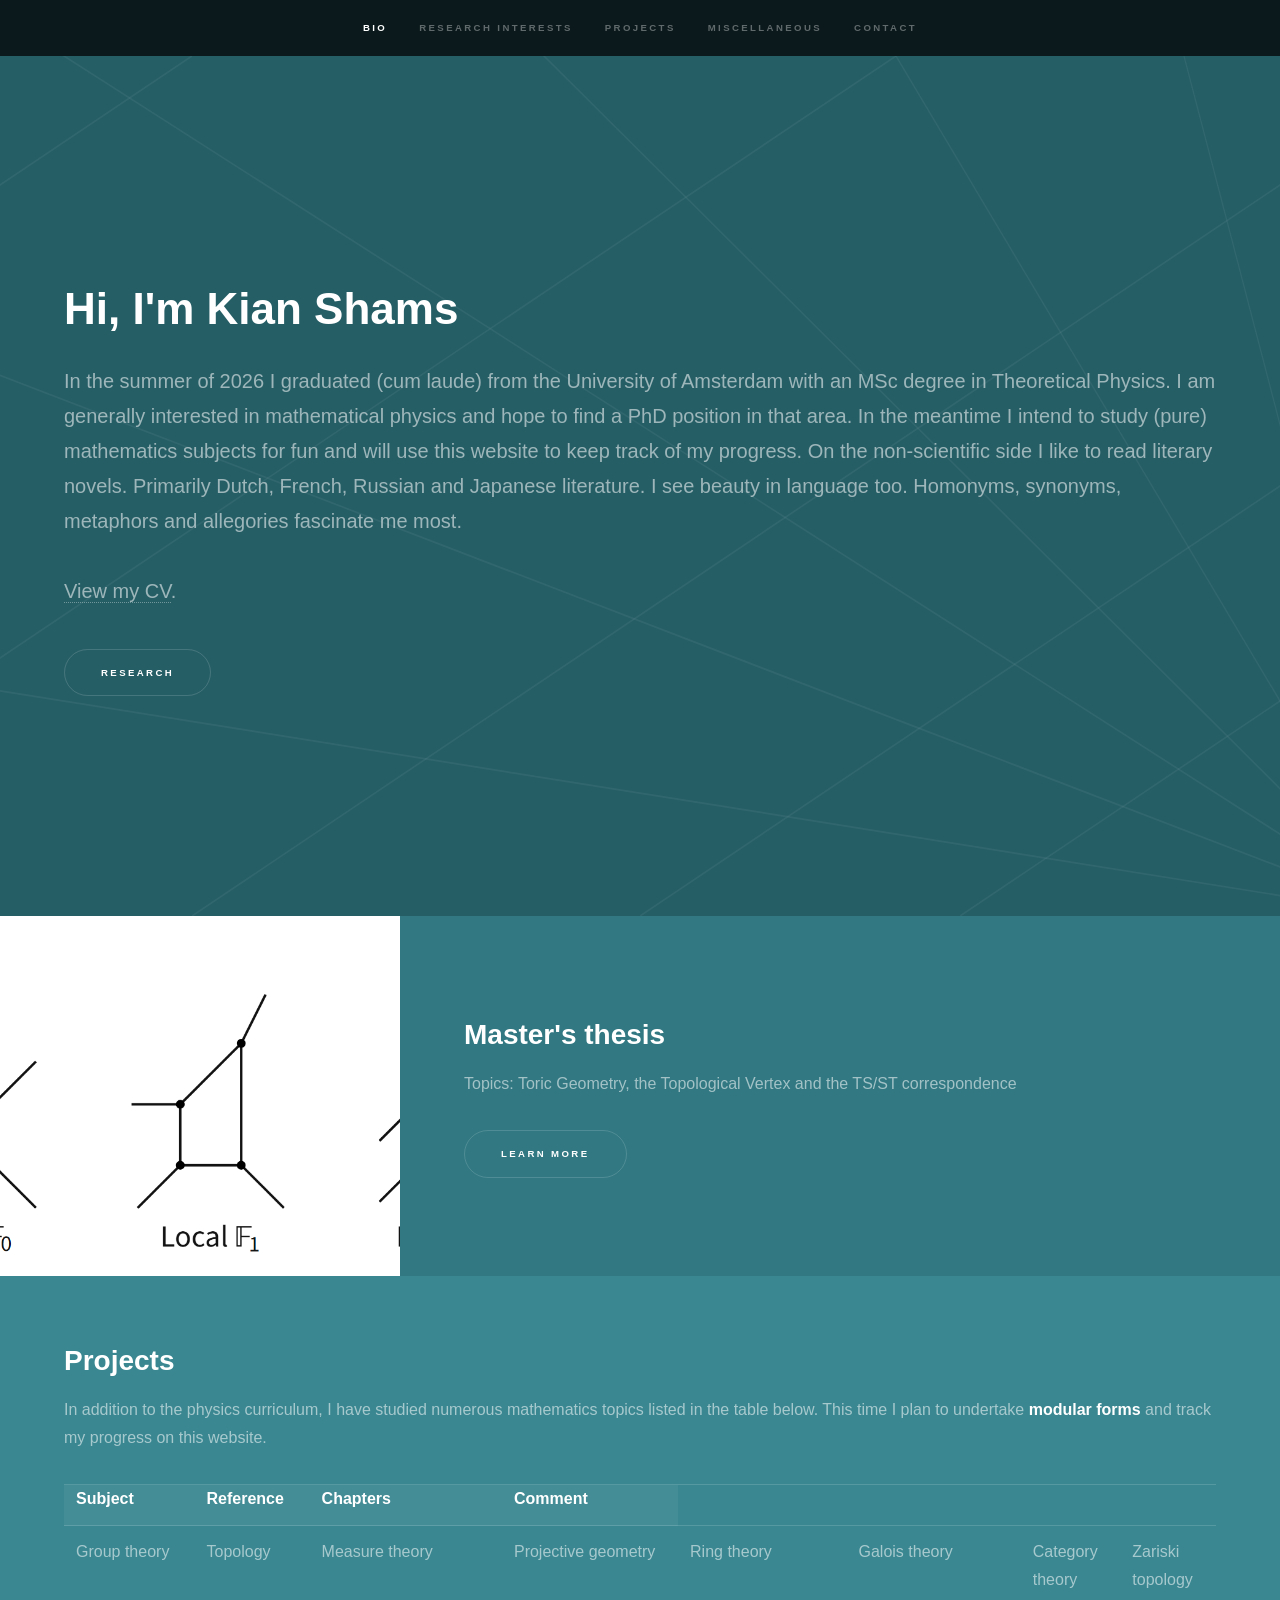
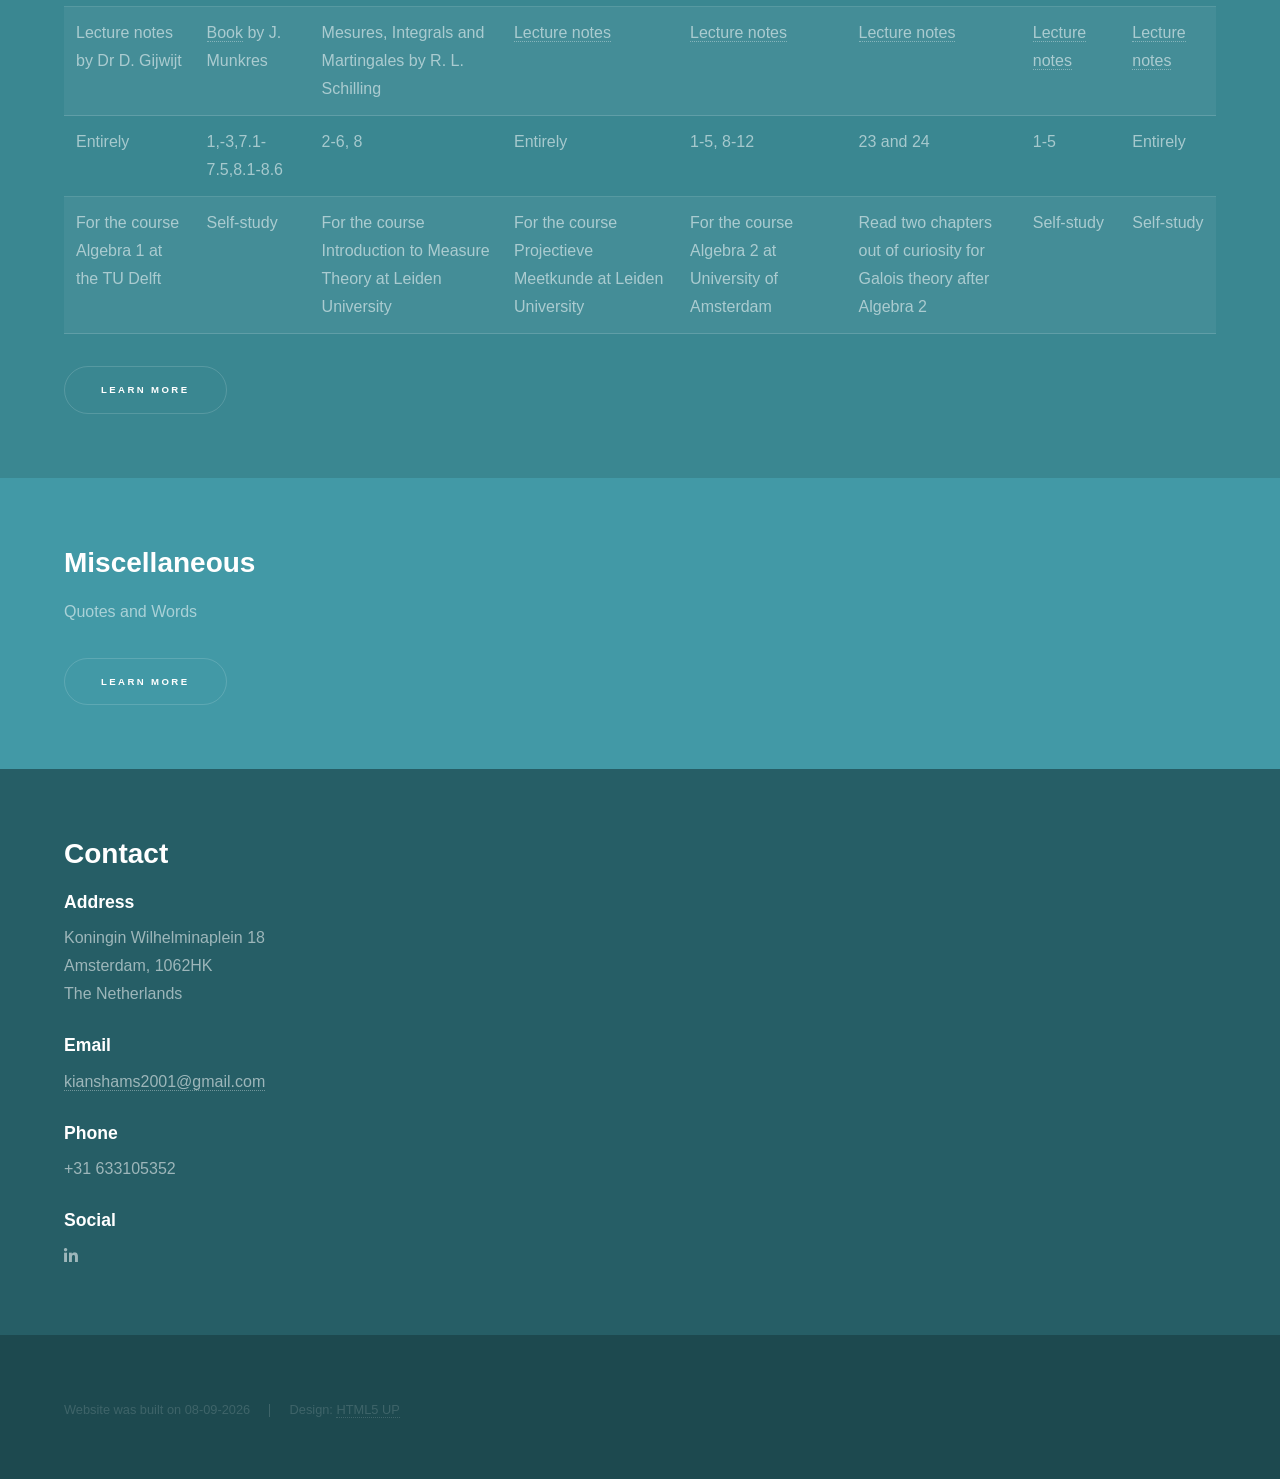
==== commit 442f43c2: "Enhance index.html with new content and structure Updated the index.html file to include additional " ====
--- a/index.html
+++ b/index.html
@@ -68,7 +68,57 @@
 					<section id="two" class="wrapper style3 fade-up">
 						<div class="inner">
 							<h2>Projects</h2>
-							<p>In addition to the physics curriculum, I have self-studied undergraduate level group theory, topology and elements of fractal geometry before. This time I plan to undertake <strong>modular forms</strong> and track my progress on this website.</p>
+							<p>In addition to the physics curriculum, I have studied numerous mathematics topics listed in the table below. This time I plan to undertake <strong>modular forms</strong> and track my progress on this website.
+							<table>
+								<tr>
+									<th>Subject</th>
+									<th>Reference</th>
+									<th>Chapters</th>
+									<th>Comment</th>
+								</tr>
+								<tr>
+									<td>Group theory</td>
+									<td>Topology</td>
+									<td>Measure theory</td>
+									<td>Projective geometry</td>
+									<td>Ring theory</td>
+									<td>Galois theory</td>
+									<td>Category theory</td>
+									<td>Zariski topology</td>
+									</td>
+								</tr>
+								<tr>
+									<td>Lecture notes by Dr D. Gijwijt</td>
+									<td><a href="https://math.mit.edu/~hrm/palestine/munkres-topology.pdf" rel="noopener noreferrer">Book</a> by J. Munkres</td>
+									<td>Mesures, Integrals and Martingales by R. L. Schilling</td>
+									<td><a href="https://pub.math.leidenuniv.nl/~finkelnbergh/downloads/gebundelddictaat.pdf" rel="noopener noreferrer">Lecture notes</a></td>
+									<td><a href="pdfs/rings.pdf" rel="noopener noreferrer">Lecture notes</a></td>
+									<td><a href="https://websites.math.leidenuniv.nl/algebra/algebra3.pdf" rel="noopener noreferrer">Lecture notes</a></td>
+									<td><a href="pdfs/modules and categories.pdf" rel="noopener noreferrer">Lecture notes</a></td>
+									<td><a href="pdfs/Zariski.pdf" rel="noopener noreferrer">Lecture notes</a></td>
+								</tr>
+								<tr>
+									<td>Entirely</td>
+									<td>1,-3,7.1-7.5,8.1-8.6</td>
+									<td>2-6, 8</td>
+									<td>Entirely</td>
+									<td>1-5, 8-12</td>
+									<td>23 and 24</td>
+									<td>1-5</td>
+									<td>Entirely</td>
+								</tr>
+								<tr>
+									<td>For the course Algebra 1 at the TU Delft</td>
+									<td>Self-study</td>
+									<td>For the course Introduction to Measure Theory at Leiden University</td>
+									<td>For the course Projectieve Meetkunde at Leiden University</td>
+									<td>For the course Algebra 2 at University of Amsterdam</td>
+									<td>Read two chapters out of curiosity for Galois theory after Algebra 2</td>
+									<td>Self-study</td>
+									<td>Self-study</td>
+								</tr>
+							</table>	
+							</p>
 							<ul class="actions">
 								<li><a href="projects.html" class="button">Learn more</a></li>
 							</ul>
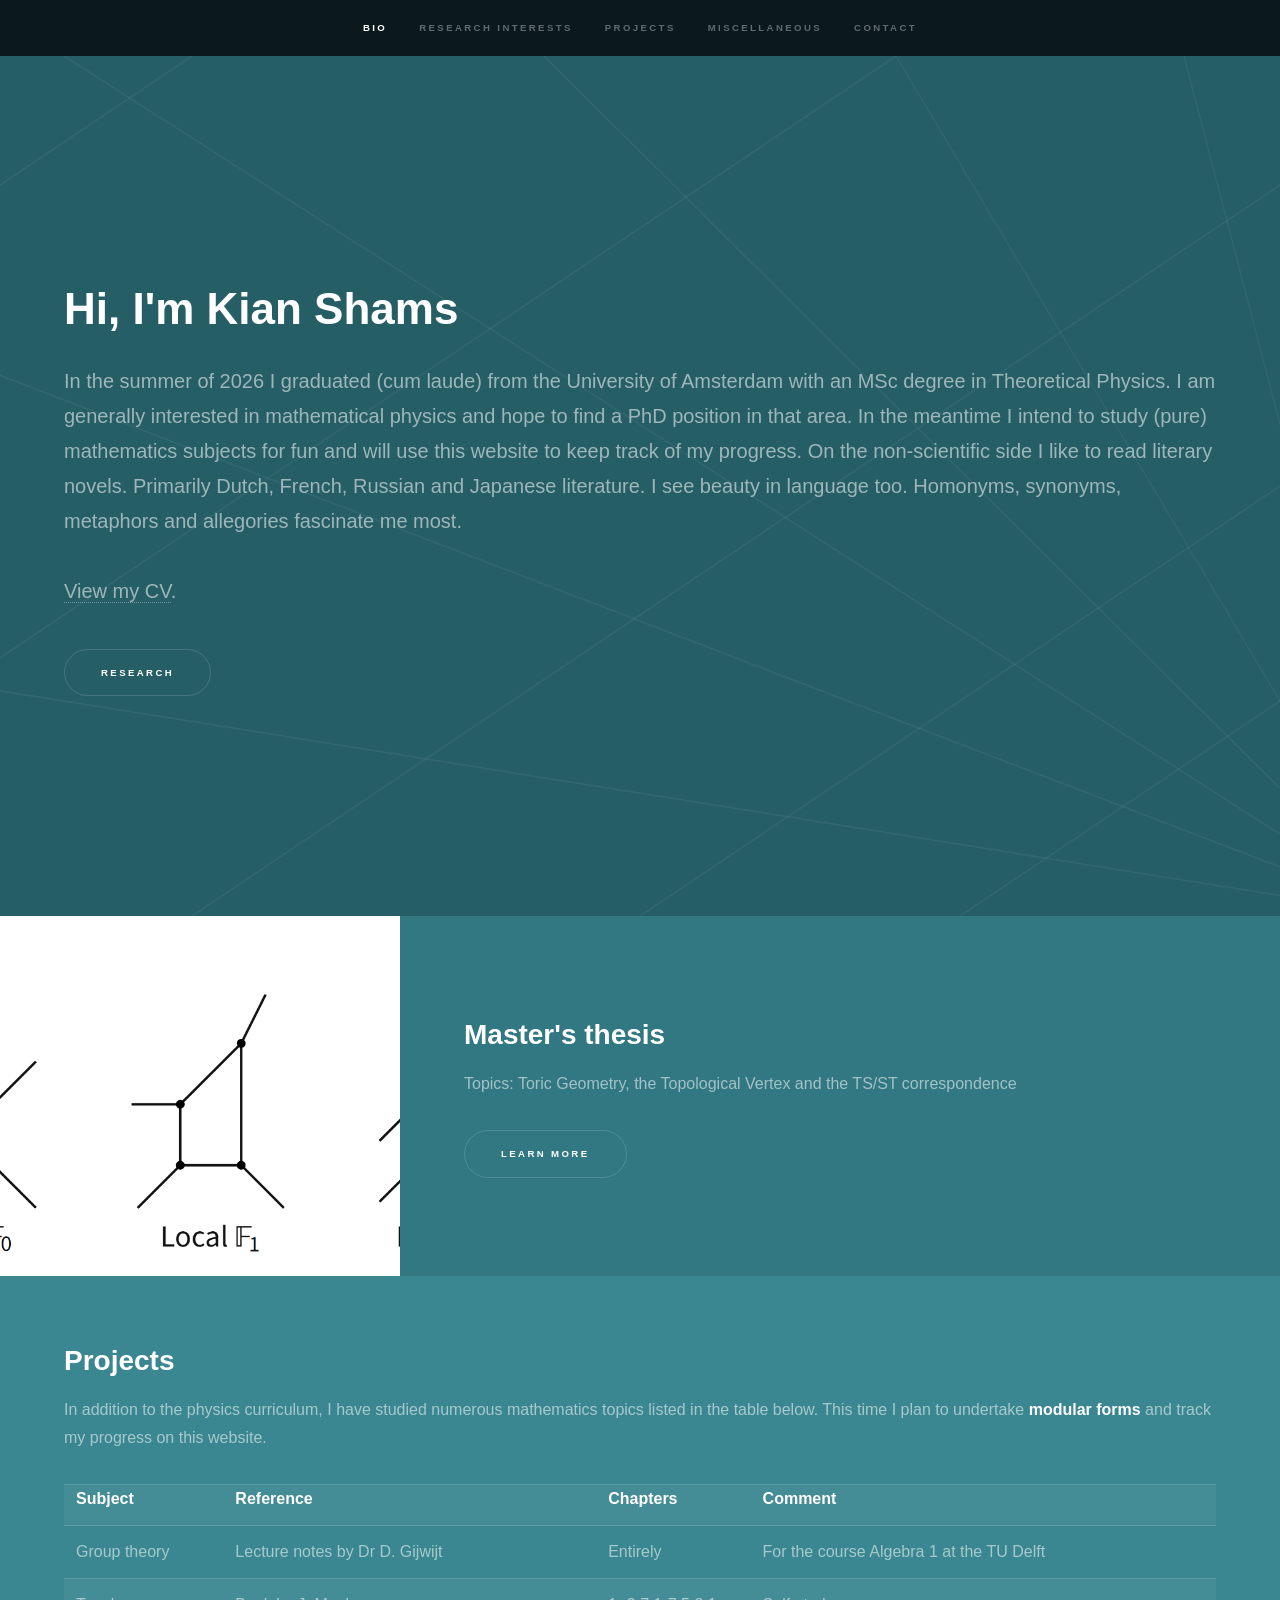
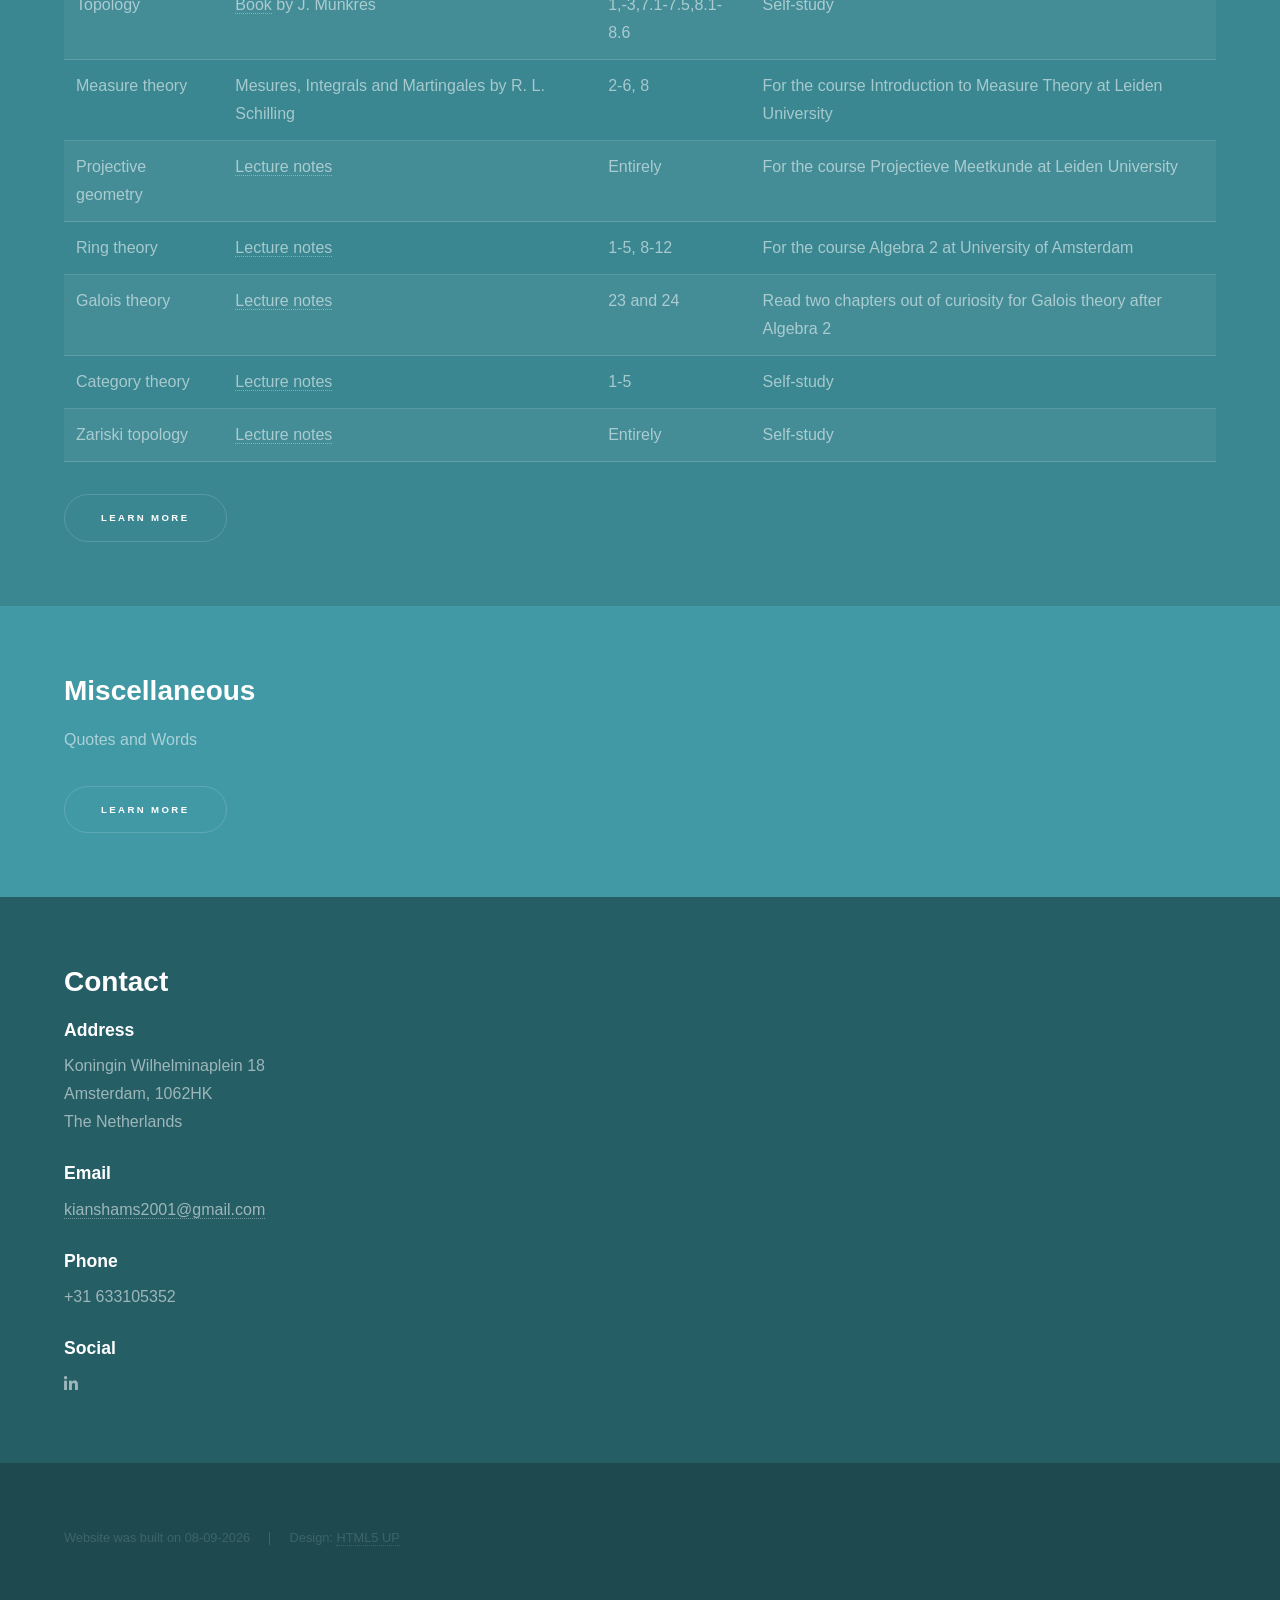
==== commit 5c5811ac: "Restore index.html content with original formatting" ====
--- a/index.html
+++ b/index.html
@@ -78,43 +78,43 @@
 								</tr>
 								<tr>
 									<td>Group theory</td>
+									<td>Lecture notes by Dr D. Gijwijt</td>
+									<td>Entirely</td>
+									<td>For the course Algebra 1 at the TU Delft</td>
+								</tr><tr>
 									<td>Topology</td>
+									<td><a href="https://math.mit.edu/~hrm/palestine/munkres-topology.pdf" rel="noopener noreferrer">Book</a> by J. Munkres</td>
+									<td>1,-3,7.1-7.5,8.1-8.6</td>
+									<td>Self-study</td>
+								</tr><tr>
 									<td>Measure theory</td>
+									<td>Mesures, Integrals and Martingales by R. L. Schilling</td>
+									<td>2-6, 8</td>
+									<td>For the course Introduction to Measure Theory at Leiden University</td>
+								</tr><tr>
 									<td>Projective geometry</td>
+									<td><a href="https://pub.math.leidenuniv.nl/~finkelnbergh/downloads/gebundelddictaat.pdf" rel="noopener noreferrer">Lecture notes</a></td>
+									<td>Entirely</td>
+									<td>For the course Projectieve Meetkunde at Leiden University</td>
+								</tr><tr>
 									<td>Ring theory</td>
+									<td><a href="pdfs/rings.pdf" rel="noopener noreferrer">Lecture notes</a></td>
+									<td>1-5, 8-12</td>
+									<td>For the course Algebra 2 at University of Amsterdam</td>
+								</tr><tr>
 									<td>Galois theory</td>
+									<td><a href="https://websites.math.leidenuniv.nl/algebra/algebra3.pdf" rel="noopener noreferrer">Lecture notes</a></td>
+									<td>23 and 24</td>
+									<td>Read two chapters out of curiosity for Galois theory after Algebra 2</td>
+								</tr><tr>
 									<td>Category theory</td>
+									<td><a href="pdfs/modules and categories.pdf" rel="noopener noreferrer">Lecture notes</a></td>
+									<td>1-5</td>
+									<td>Self-study</td>
+								</tr><tr>
 									<td>Zariski topology</td>
-									</td>
-								</tr>
-								<tr>
-									<td>Lecture notes by Dr D. Gijwijt</td>
-									<td><a href="https://math.mit.edu/~hrm/palestine/munkres-topology.pdf" rel="noopener noreferrer">Book</a> by J. Munkres</td>
-									<td>Mesures, Integrals and Martingales by R. L. Schilling</td>
-									<td><a href="https://pub.math.leidenuniv.nl/~finkelnbergh/downloads/gebundelddictaat.pdf" rel="noopener noreferrer">Lecture notes</a></td>
-									<td><a href="pdfs/rings.pdf" rel="noopener noreferrer">Lecture notes</a></td>
-									<td><a href="https://websites.math.leidenuniv.nl/algebra/algebra3.pdf" rel="noopener noreferrer">Lecture notes</a></td>
-									<td><a href="pdfs/modules and categories.pdf" rel="noopener noreferrer">Lecture notes</a></td>
 									<td><a href="pdfs/Zariski.pdf" rel="noopener noreferrer">Lecture notes</a></td>
-								</tr>
-								<tr>
 									<td>Entirely</td>
-									<td>1,-3,7.1-7.5,8.1-8.6</td>
-									<td>2-6, 8</td>
-									<td>Entirely</td>
-									<td>1-5, 8-12</td>
-									<td>23 and 24</td>
-									<td>1-5</td>
-									<td>Entirely</td>
-								</tr>
-								<tr>
-									<td>For the course Algebra 1 at the TU Delft</td>
-									<td>Self-study</td>
-									<td>For the course Introduction to Measure Theory at Leiden University</td>
-									<td>For the course Projectieve Meetkunde at Leiden University</td>
-									<td>For the course Algebra 2 at University of Amsterdam</td>
-									<td>Read two chapters out of curiosity for Galois theory after Algebra 2</td>
-									<td>Self-study</td>
 									<td>Self-study</td>
 								</tr>
 							</table>	
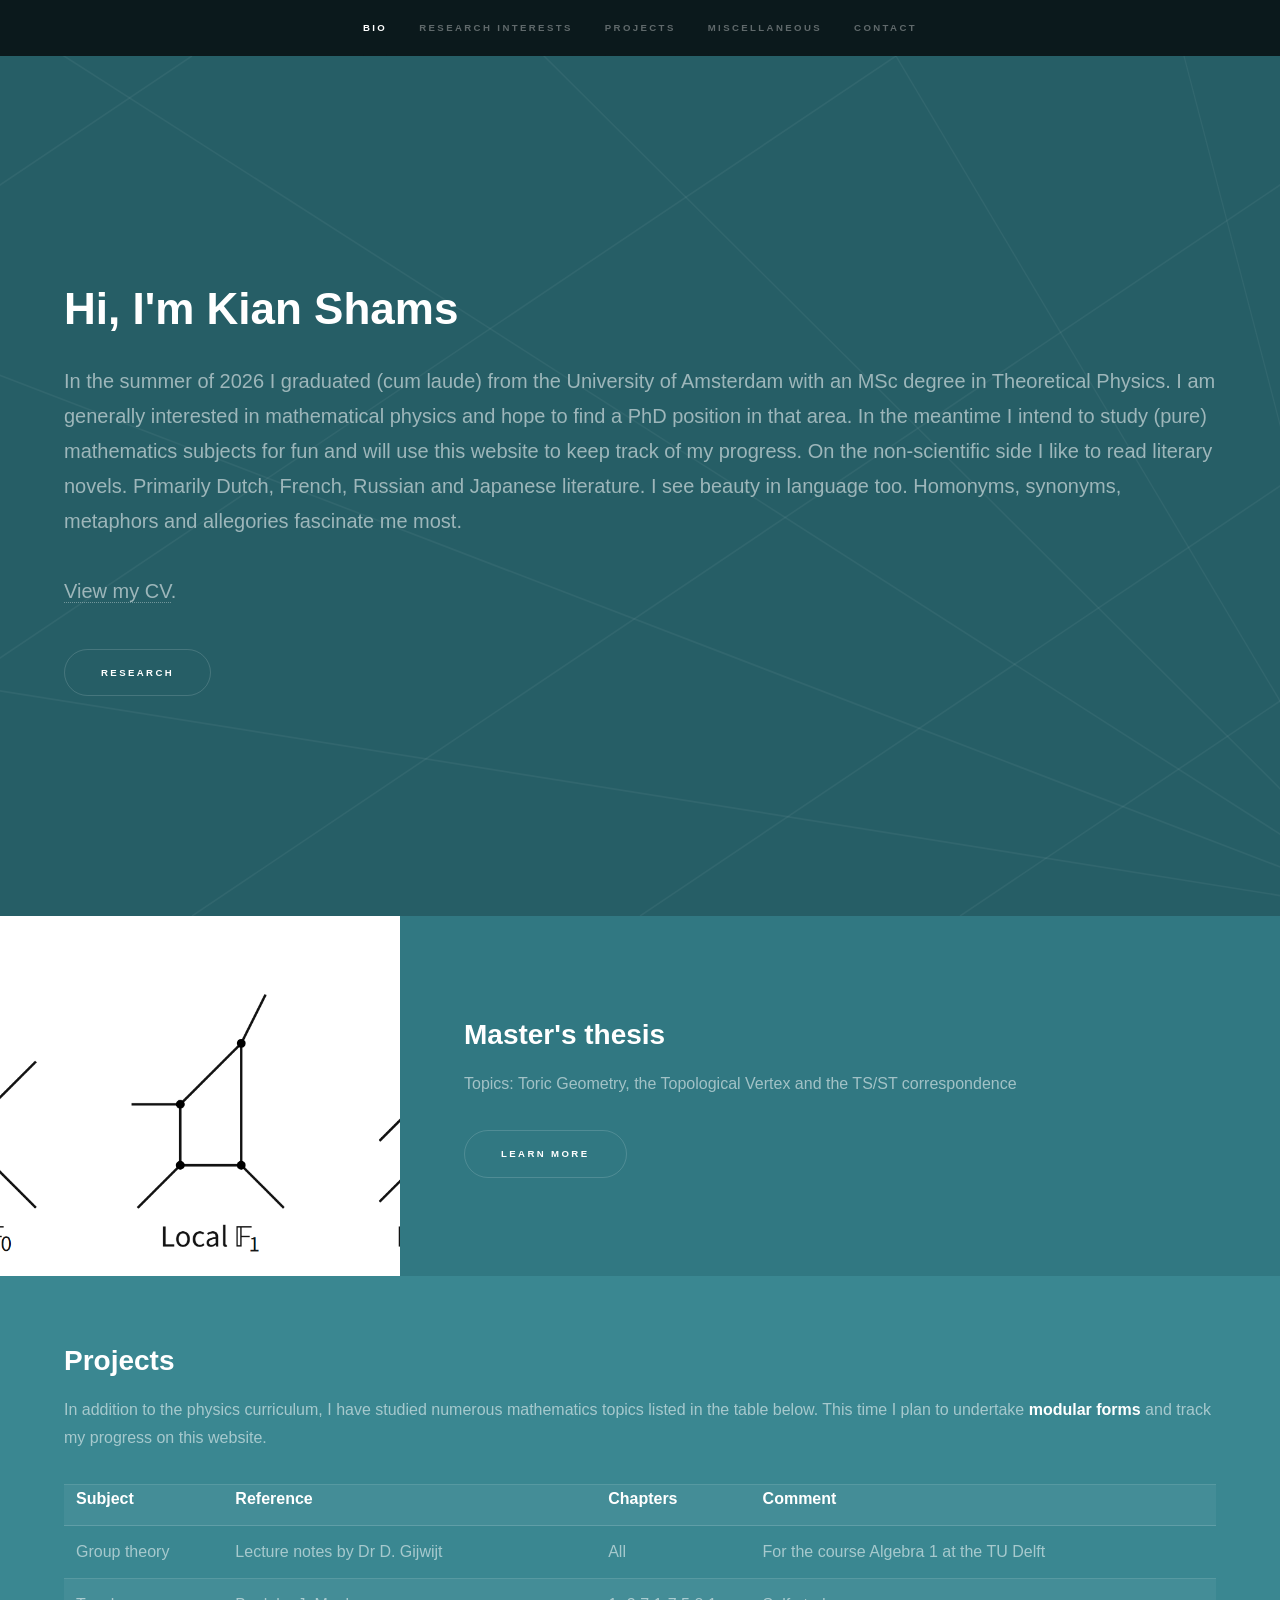
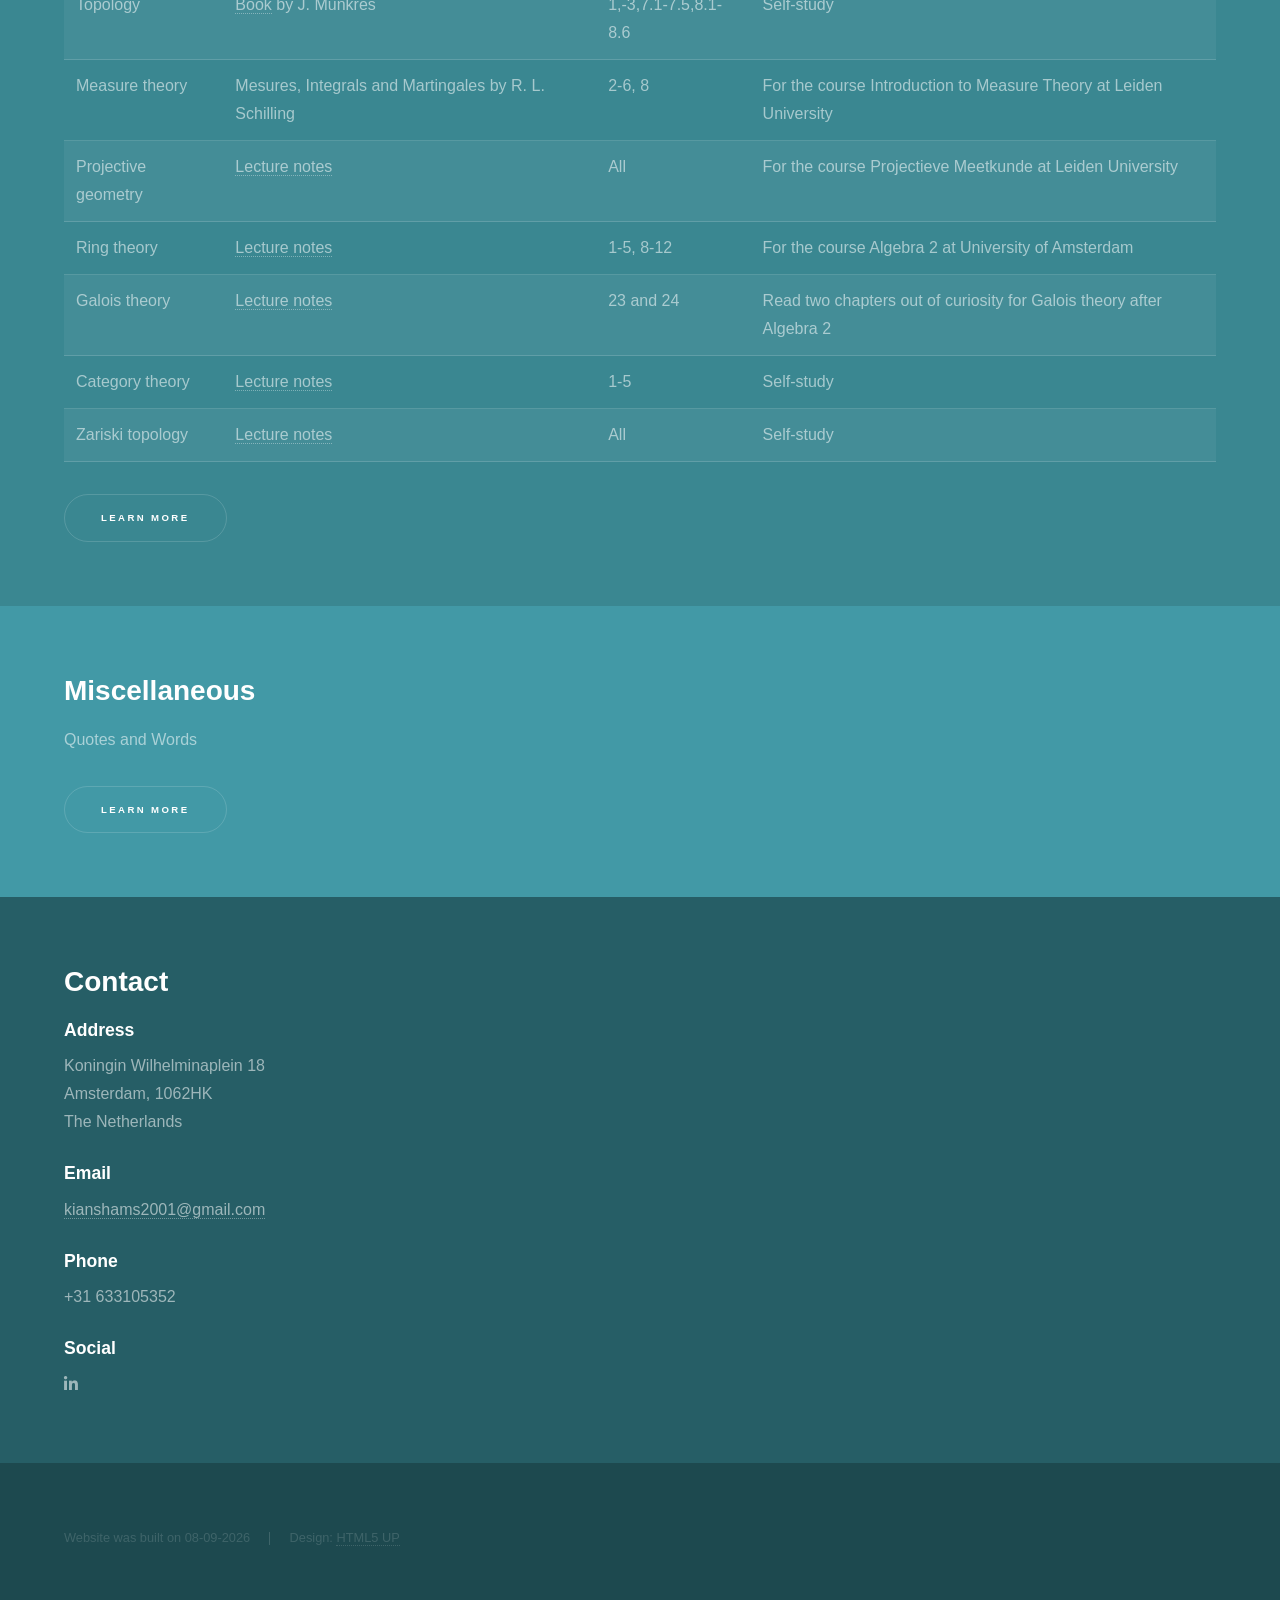
==== commit 53495ca3: "Restore index.html with original content" ====
--- a/index.html
+++ b/index.html
@@ -79,11 +79,11 @@
 								<tr>
 									<td>Group theory</td>
 									<td>Lecture notes by Dr D. Gijwijt</td>
-									<td>Entirely</td>
+									<td>All</td>
 									<td>For the course Algebra 1 at the TU Delft</td>
 								</tr><tr>
 									<td>Topology</td>
-									<td><a href="https://math.mit.edu/~hrm/palestine/munkres-topology.pdf" rel="noopener noreferrer">Book</a> by J. Munkres</td>
+									<td><a href="https://math.mit.edu/~hrm/palestine/munkres-topology.pdf" target="_blank" rel="noopener noreferrer">Book</a> by J. Munkres</td>
 									<td>1,-3,7.1-7.5,8.1-8.6</td>
 									<td>Self-study</td>
 								</tr><tr>
@@ -93,28 +93,28 @@
 									<td>For the course Introduction to Measure Theory at Leiden University</td>
 								</tr><tr>
 									<td>Projective geometry</td>
-									<td><a href="https://pub.math.leidenuniv.nl/~finkelnbergh/downloads/gebundelddictaat.pdf" rel="noopener noreferrer">Lecture notes</a></td>
-									<td>Entirely</td>
+									<td><a href="https://pub.math.leidenuniv.nl/~finkelnbergh/downloads/gebundelddictaat.pdf" target="_blank" rel="noopener noreferrer">Lecture notes</a></td>
+									<td>All</td>
 									<td>For the course Projectieve Meetkunde at Leiden University</td>
 								</tr><tr>
 									<td>Ring theory</td>
-									<td><a href="pdfs/rings.pdf" rel="noopener noreferrer">Lecture notes</a></td>
+									<td><a href="pdfs/rings.pdf" target="_blank" rel="noopener noreferrer">Lecture notes</a></td>
 									<td>1-5, 8-12</td>
 									<td>For the course Algebra 2 at University of Amsterdam</td>
 								</tr><tr>
 									<td>Galois theory</td>
-									<td><a href="https://websites.math.leidenuniv.nl/algebra/algebra3.pdf" rel="noopener noreferrer">Lecture notes</a></td>
+									<td><a href="https://websites.math.leidenuniv.nl/algebra/algebra3.pdf" target="_blank" rel="noopener noreferrer">Lecture notes</a></td>
 									<td>23 and 24</td>
 									<td>Read two chapters out of curiosity for Galois theory after Algebra 2</td>
 								</tr><tr>
 									<td>Category theory</td>
-									<td><a href="pdfs/modules and categories.pdf" rel="noopener noreferrer">Lecture notes</a></td>
+									<td><a href="pdfs/modules and categories.pdf" target="_blank" rel="noopener noreferrer">Lecture notes</a></td>
 									<td>1-5</td>
 									<td>Self-study</td>
 								</tr><tr>
 									<td>Zariski topology</td>
-									<td><a href="pdfs/Zariski.pdf" rel="noopener noreferrer">Lecture notes</a></td>
-									<td>Entirely</td>
+									<td><a href="pdfs/Zariski.pdf" target="_blank" rel="noopener noreferrer">Lecture notes</a></td>
+									<td>All</td>
 									<td>Self-study</td>
 								</tr>
 							</table>	
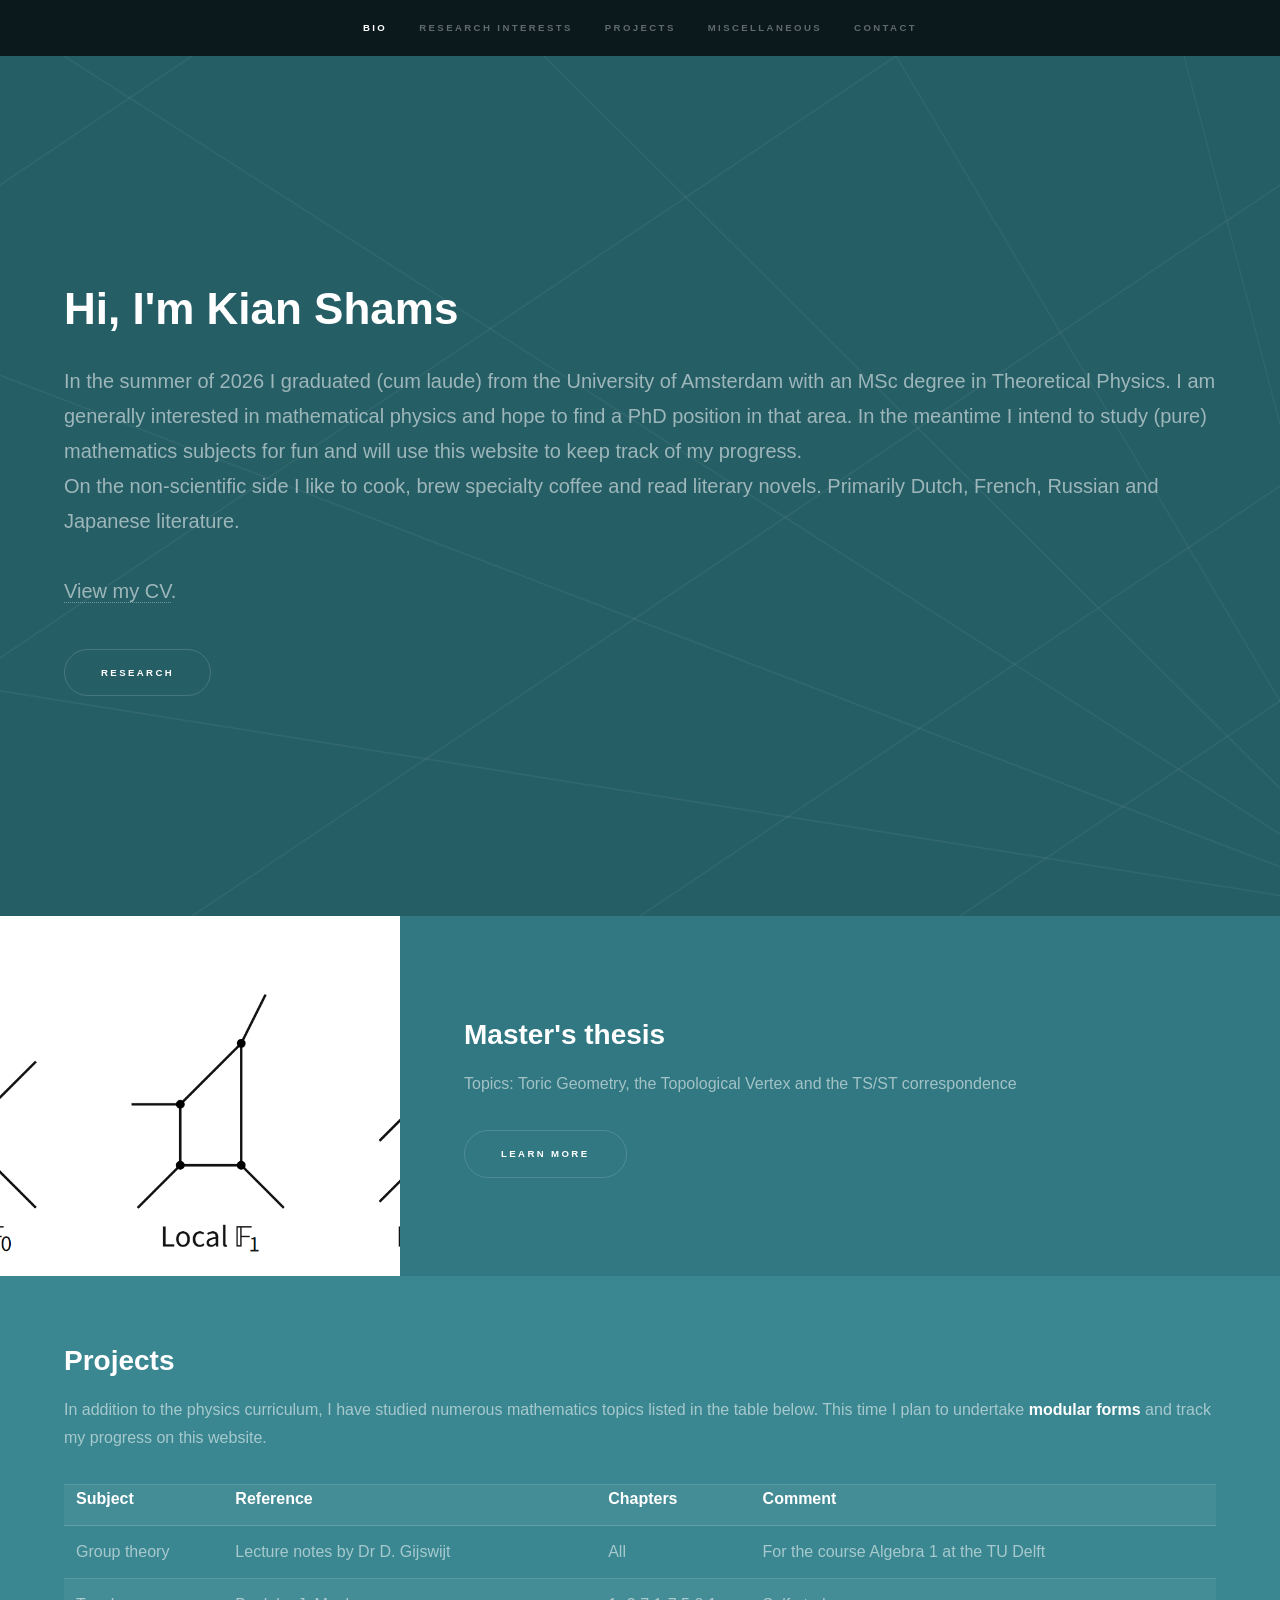
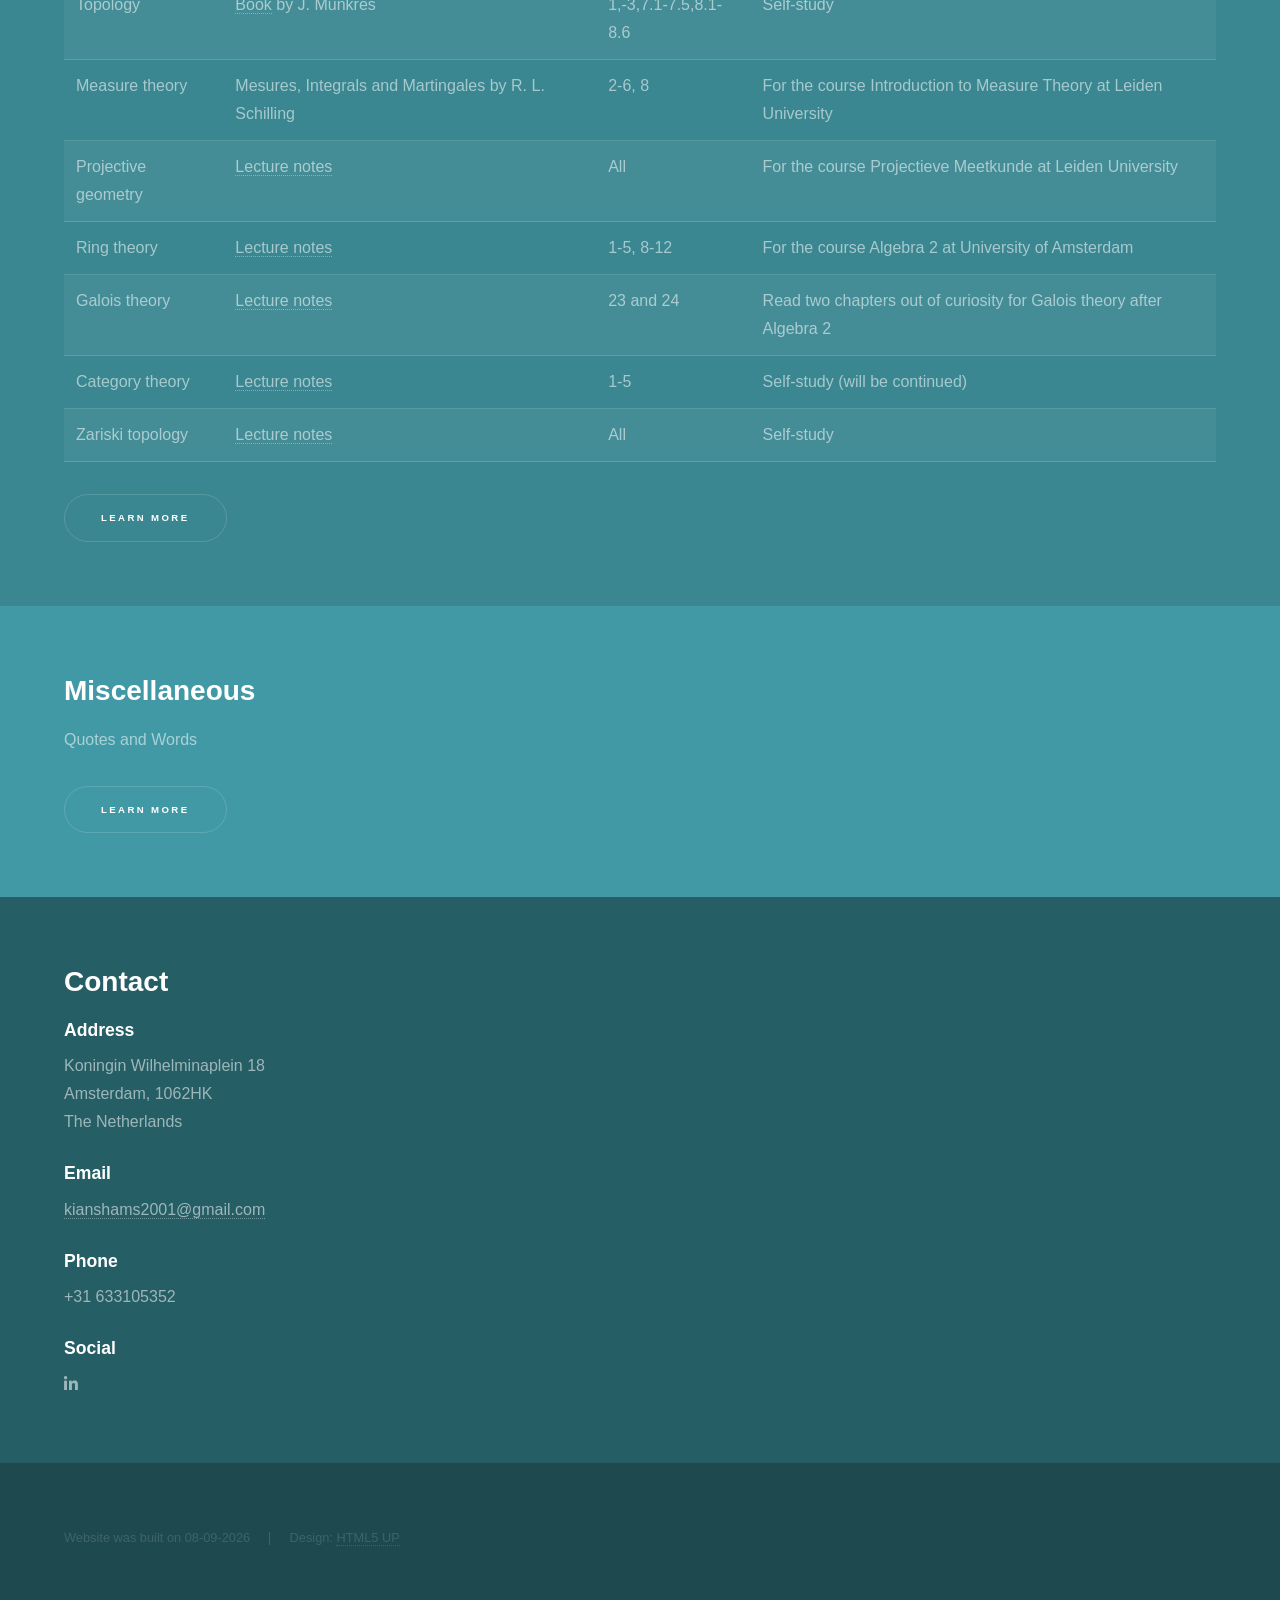
==== commit 4b12a477: "Modify index.html with personal updates Updated personal information and added hobbies." ====
--- a/index.html
+++ b/index.html
@@ -37,8 +37,9 @@
 						<div class="inner">
 							<h1>Hi, I'm Kian Shams</h1>
 							<p>In the summer of 2026 I graduated (cum laude) from the University of Amsterdam with an MSc degree in Theoretical Physics. I am generally interested in mathematical physics and hope to find a PhD position in that area.
-							In the meantime I intend to study (pure) mathematics subjects for fun and will use this website to keep track of my progress. On the non-scientific side I like to read literary novels. Primarily Dutch, French, Russian and Japanese
-								literature. I see beauty in language too. Homonyms, synonyms, metaphors and allegories fascinate me most. <br><br>
+							In the meantime I intend to study (pure) mathematics subjects for fun and will use this website to keep track of my progress. <br>
+								On the non-scientific side I like to cook, brew specialty coffee and read literary novels. Primarily Dutch, French, Russian and Japanese
+								literature. <br><br>
 							<a href="pdfs/Kian_Shams_CV.pdf" target="_blank" rel="noopener noreferrer">View my CV</a>.</p>
 							
 							<ul class="actions">
@@ -78,7 +79,7 @@
 								</tr>
 								<tr>
 									<td>Group theory</td>
-									<td>Lecture notes by Dr D. Gijwijt</td>
+									<td>Lecture notes by Dr D. Gijswijt</td>
 									<td>All</td>
 									<td>For the course Algebra 1 at the TU Delft</td>
 								</tr><tr>
@@ -110,7 +111,7 @@
 									<td>Category theory</td>
 									<td><a href="pdfs/modules and categories.pdf" target="_blank" rel="noopener noreferrer">Lecture notes</a></td>
 									<td>1-5</td>
-									<td>Self-study</td>
+									<td>Self-study (will be continued)</td>
 								</tr><tr>
 									<td>Zariski topology</td>
 									<td><a href="pdfs/Zariski.pdf" target="_blank" rel="noopener noreferrer">Lecture notes</a></td>
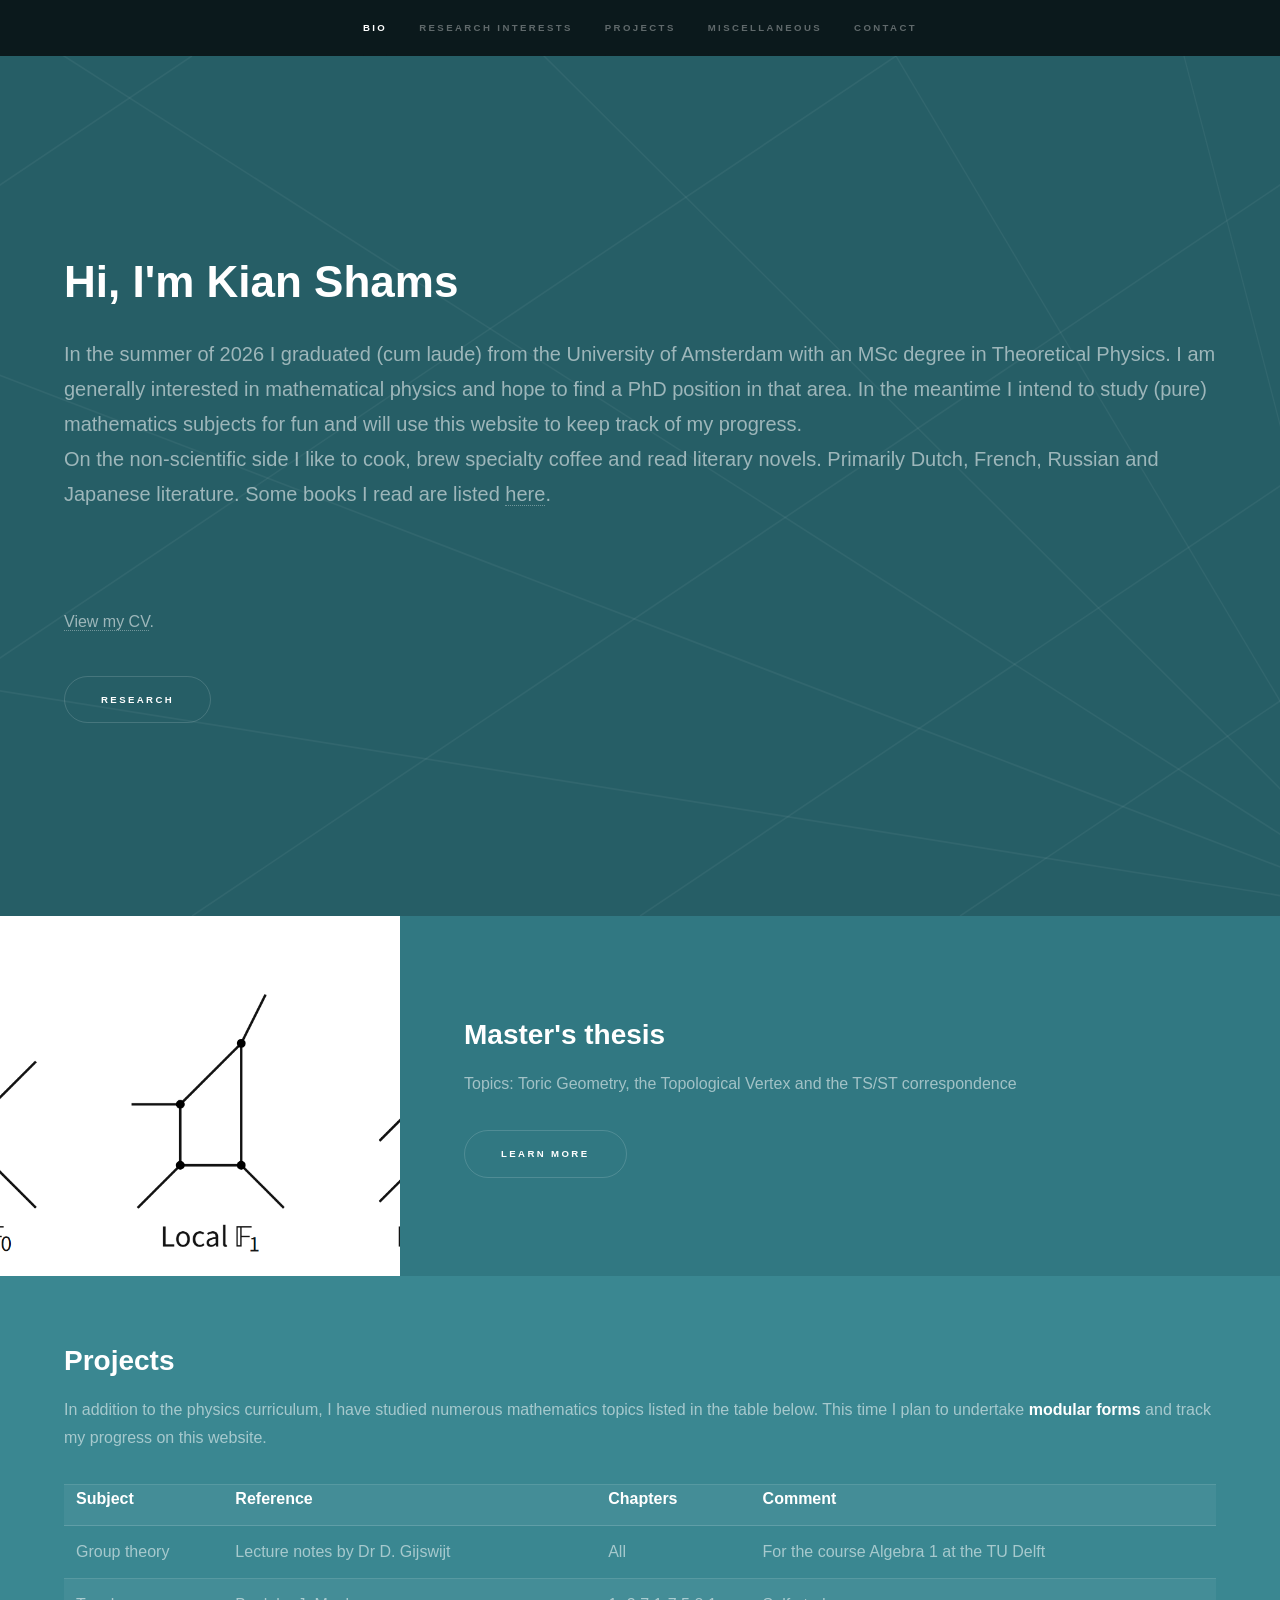
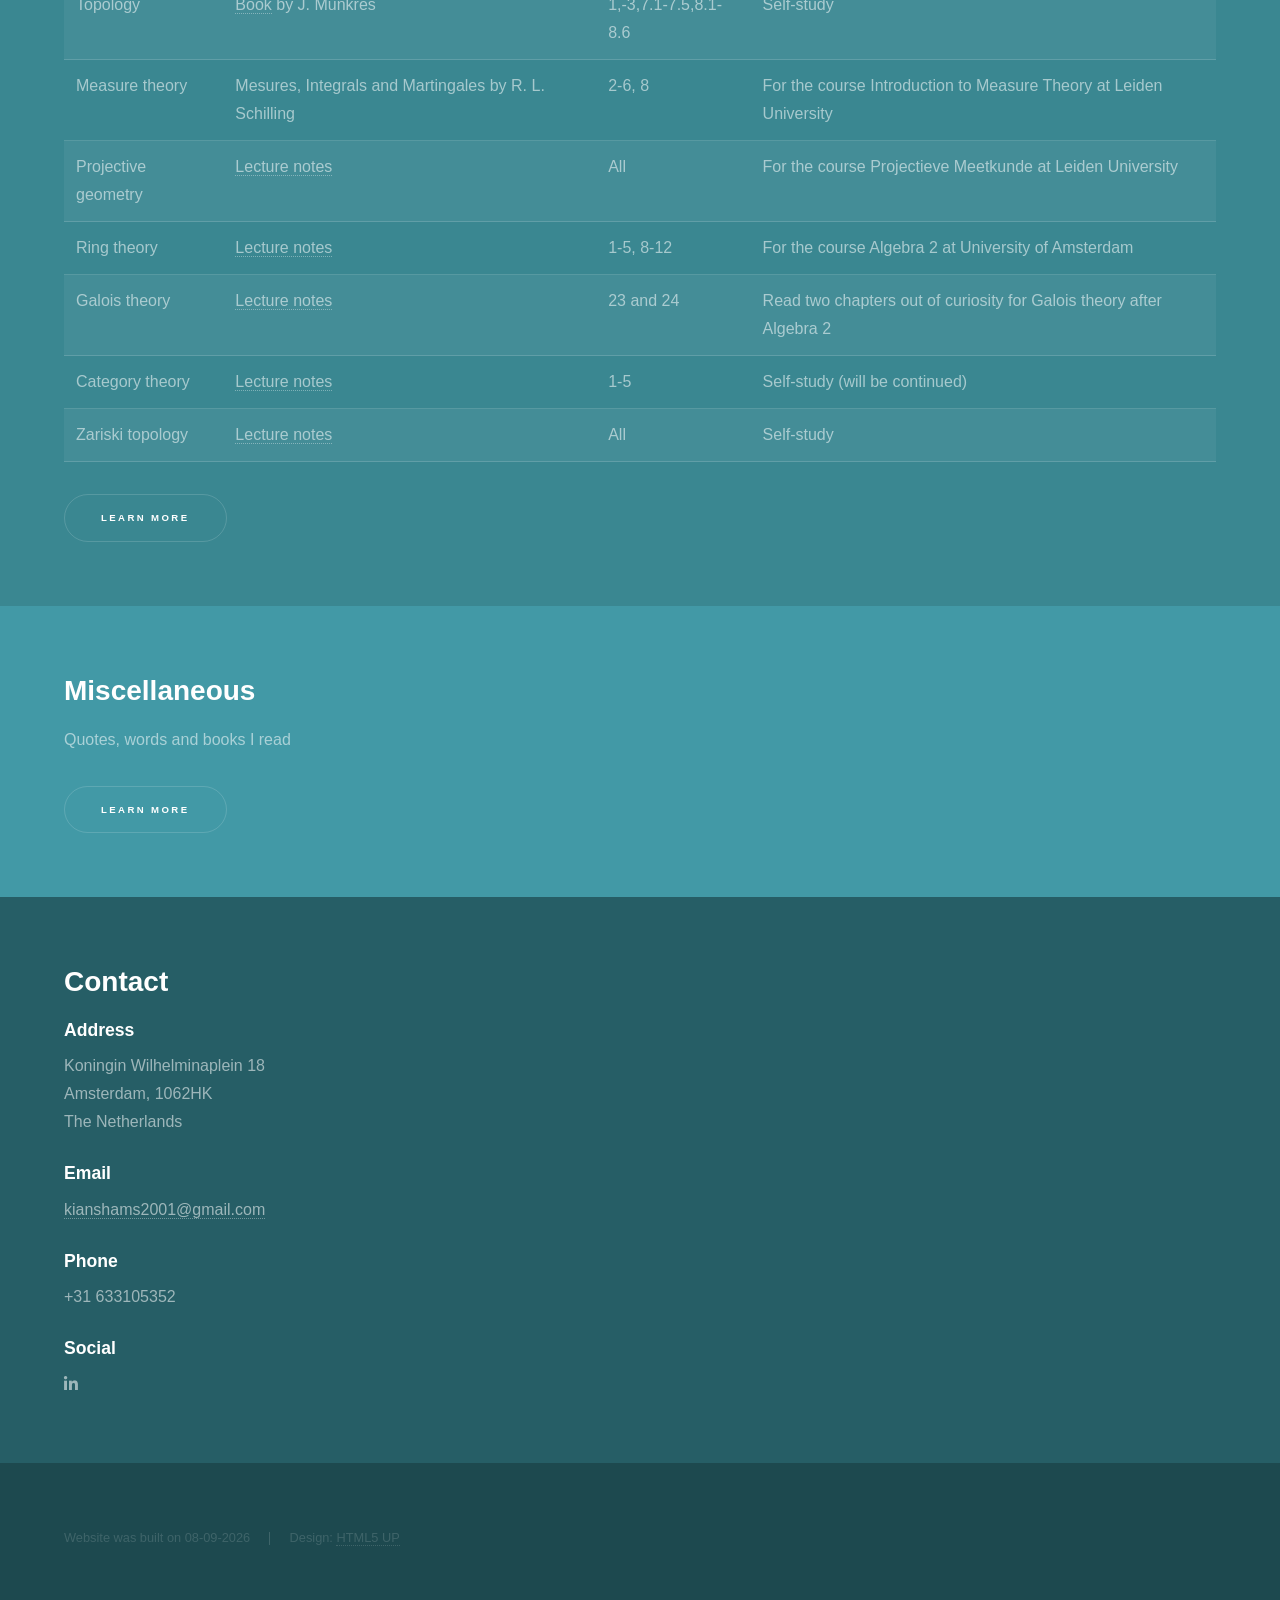
==== commit af29b0de: "Refactor HTML structure and content" ====
--- a/index.html
+++ b/index.html
@@ -39,7 +39,7 @@
 							<p>In the summer of 2026 I graduated (cum laude) from the University of Amsterdam with an MSc degree in Theoretical Physics. I am generally interested in mathematical physics and hope to find a PhD position in that area.
 							In the meantime I intend to study (pure) mathematics subjects for fun and will use this website to keep track of my progress. <br>
 								On the non-scientific side I like to cook, brew specialty coffee and read literary novels. Primarily Dutch, French, Russian and Japanese
-								literature. <br><br>
+								literature. Some books I read are listed <a href="misc.html" target="_blank" rel="noopener noreferrer">here</a>.</p> <br><br>
 							<a href="pdfs/Kian_Shams_CV.pdf" target="_blank" rel="noopener noreferrer">View my CV</a>.</p>
 							
 							<ul class="actions">
@@ -129,7 +129,7 @@
 					<section id="three" class="wrapper style4 fade-up">
 						<div class="inner">
 							<h2>Miscellaneous</h2>
-							<p>Quotes and Words</p>
+							<p>Quotes, words and books I read</p>
 							<ul class="actions">
 								<li><a href="misc.html" class="button">Learn more</a></li>
 							</ul>
